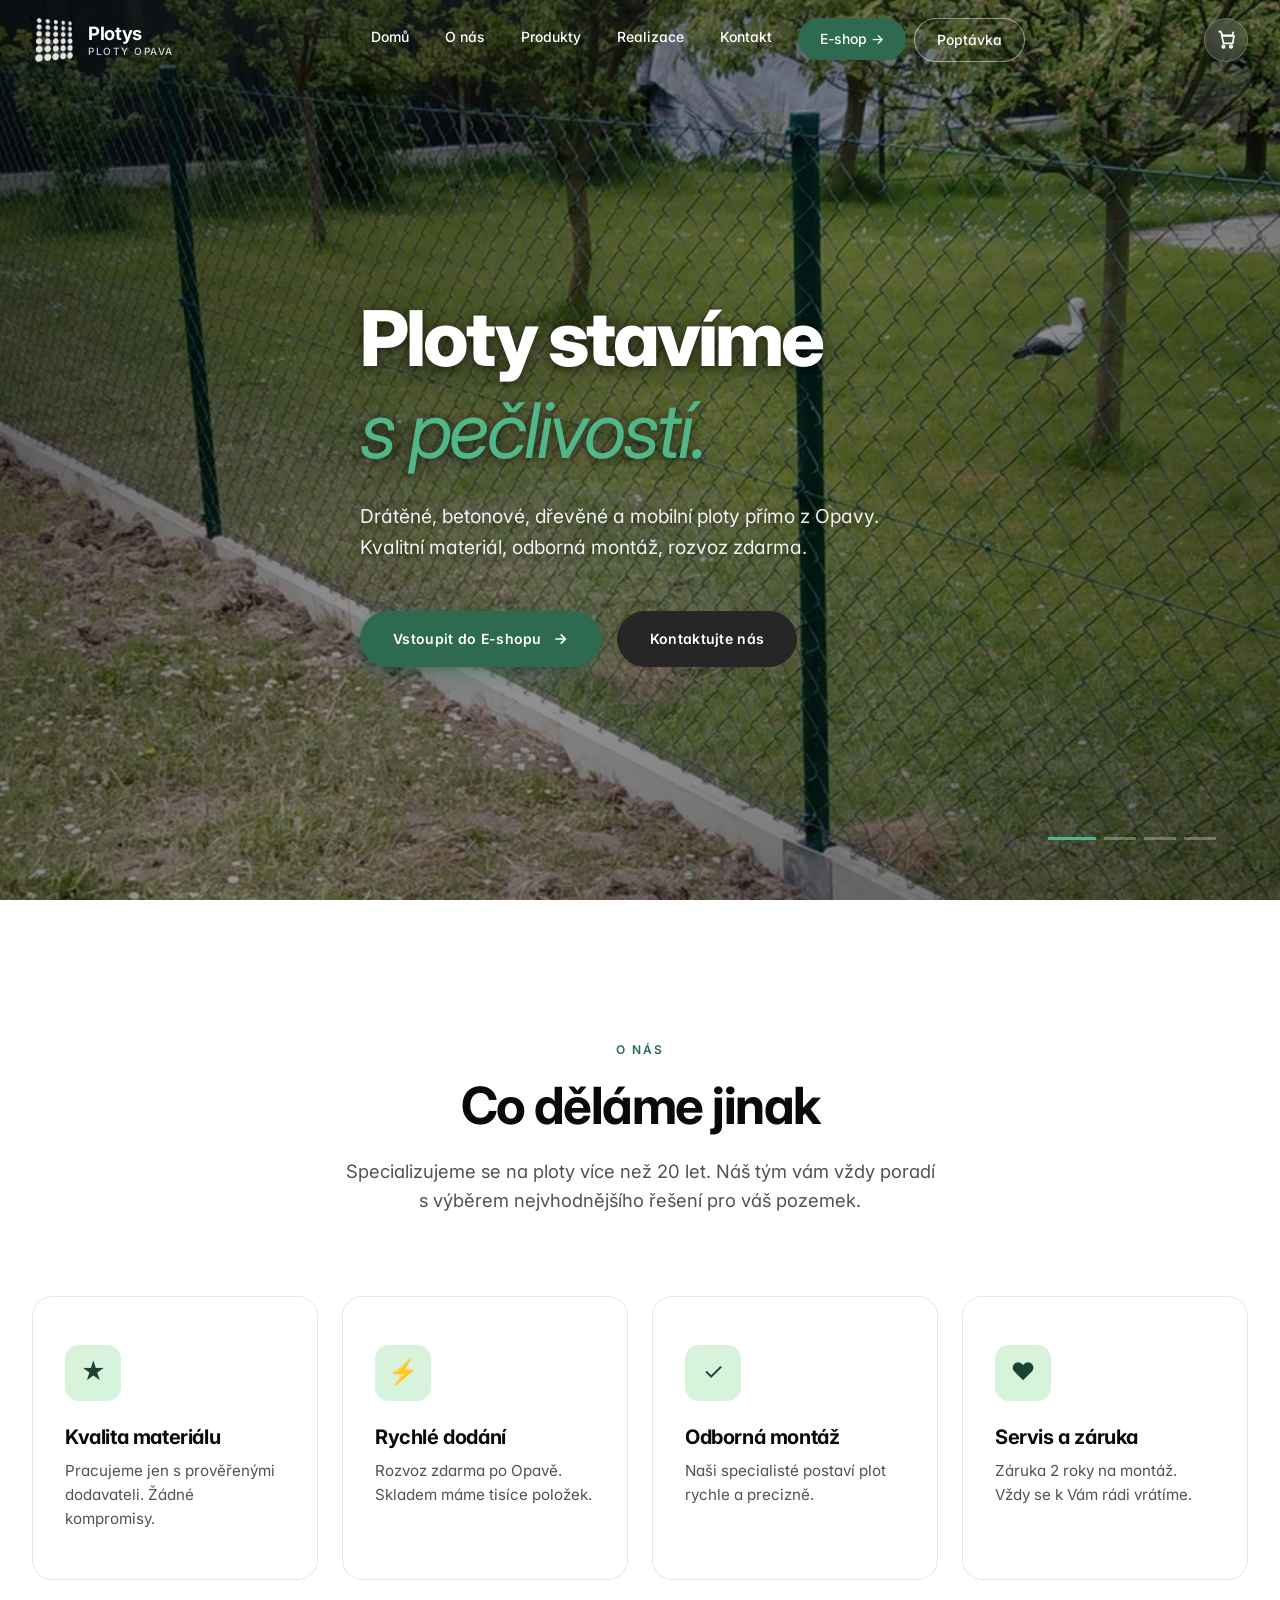
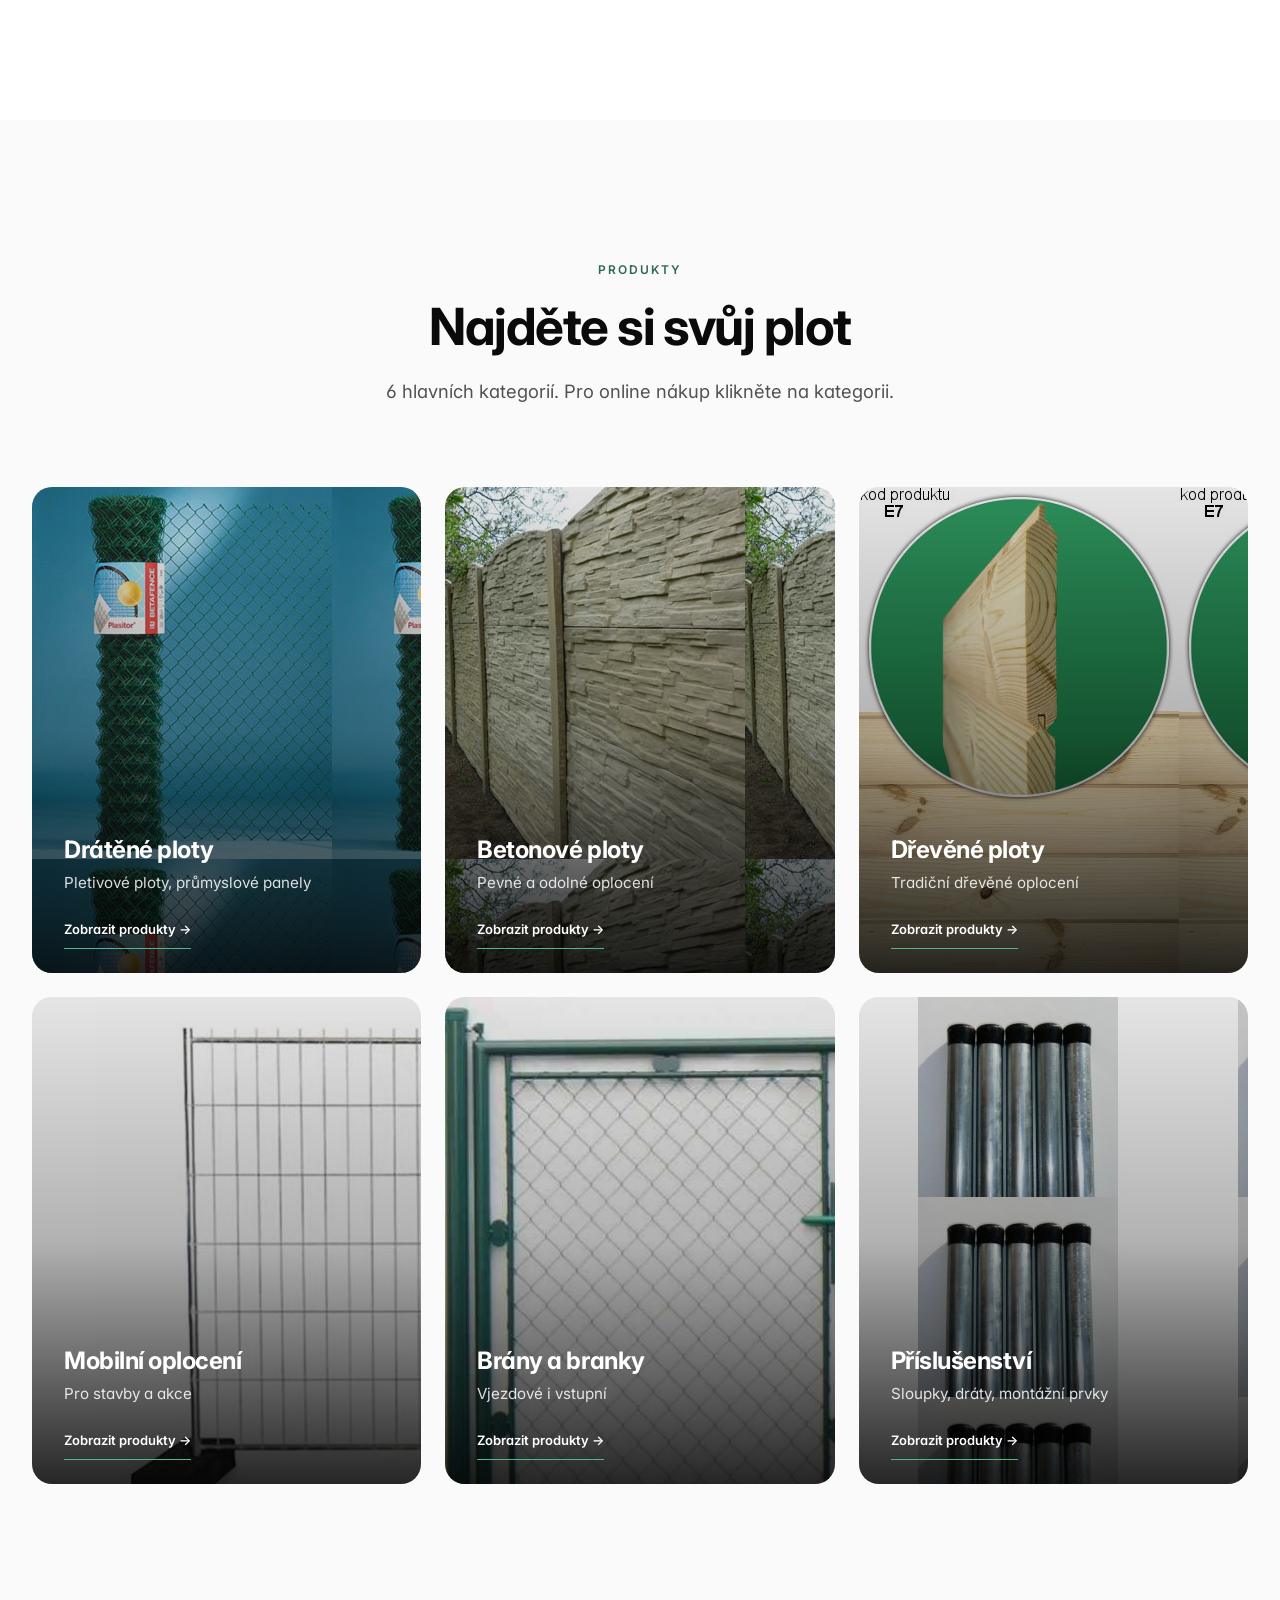
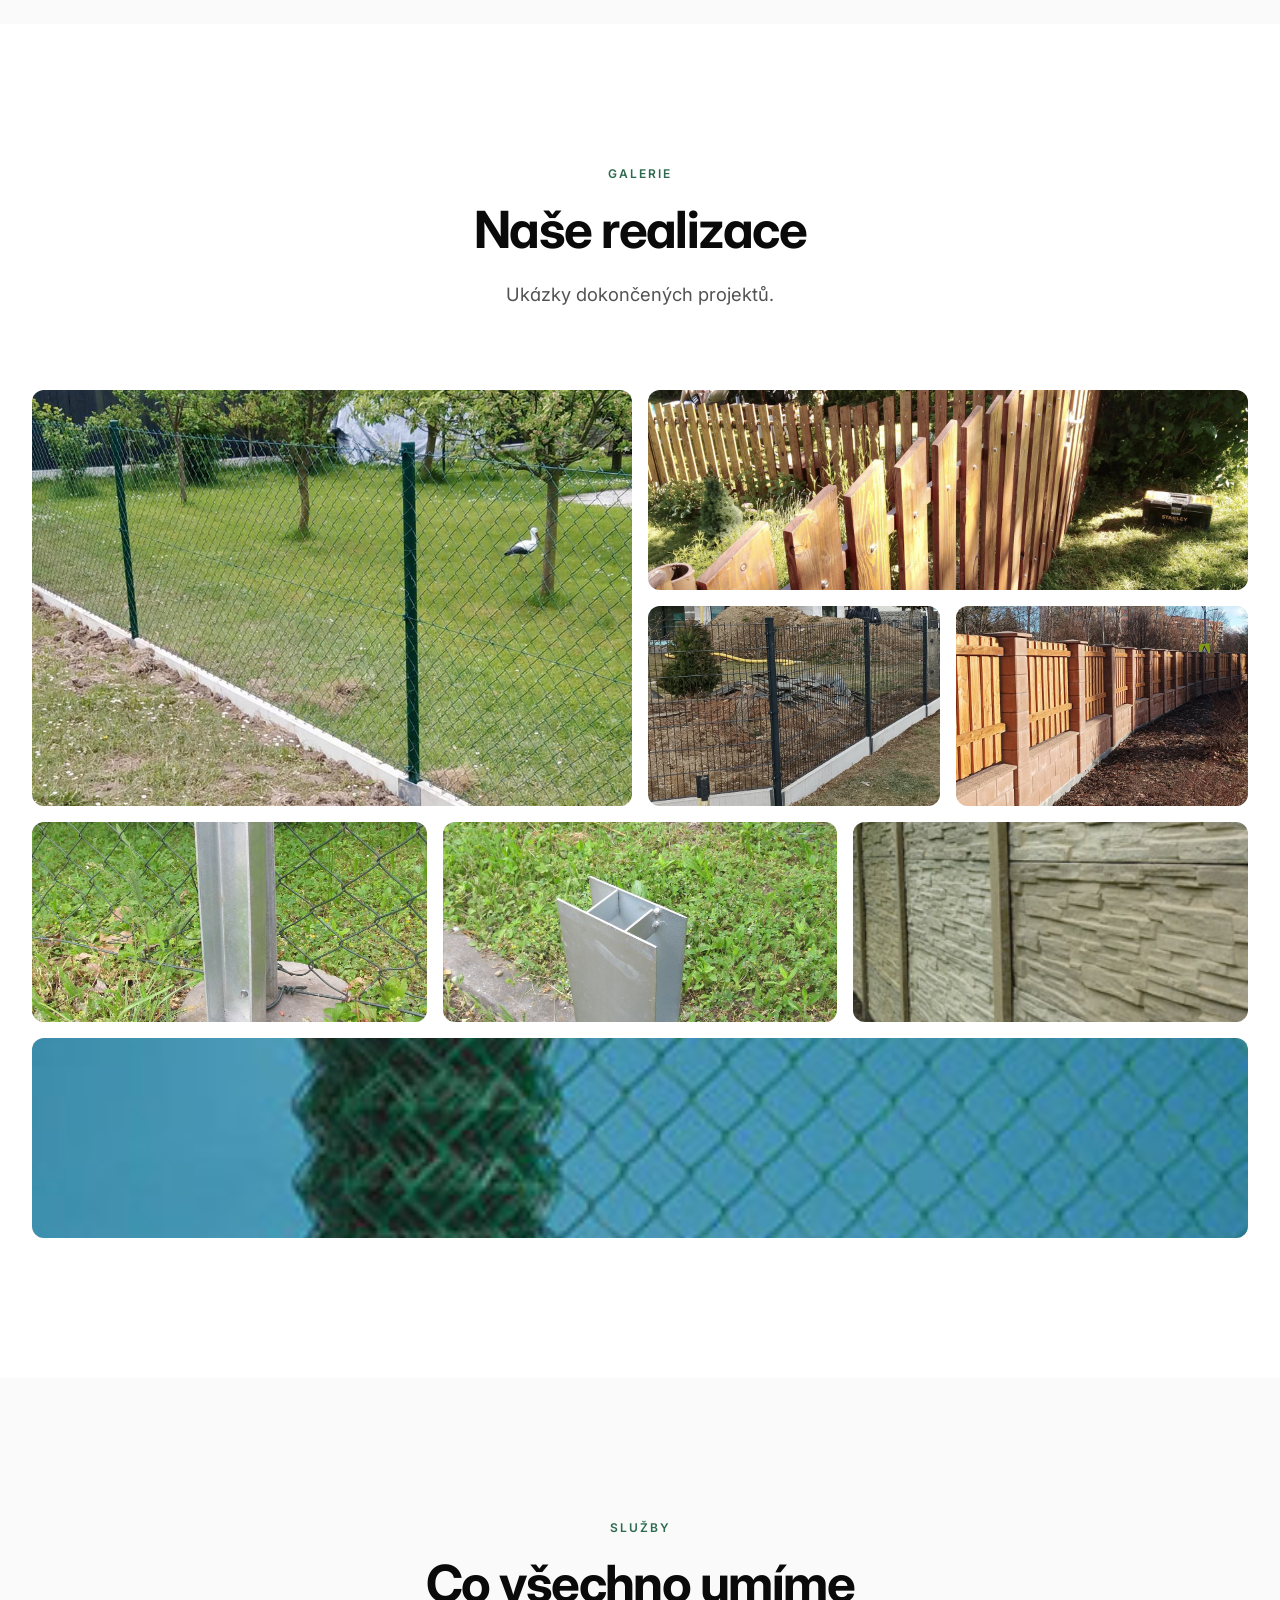
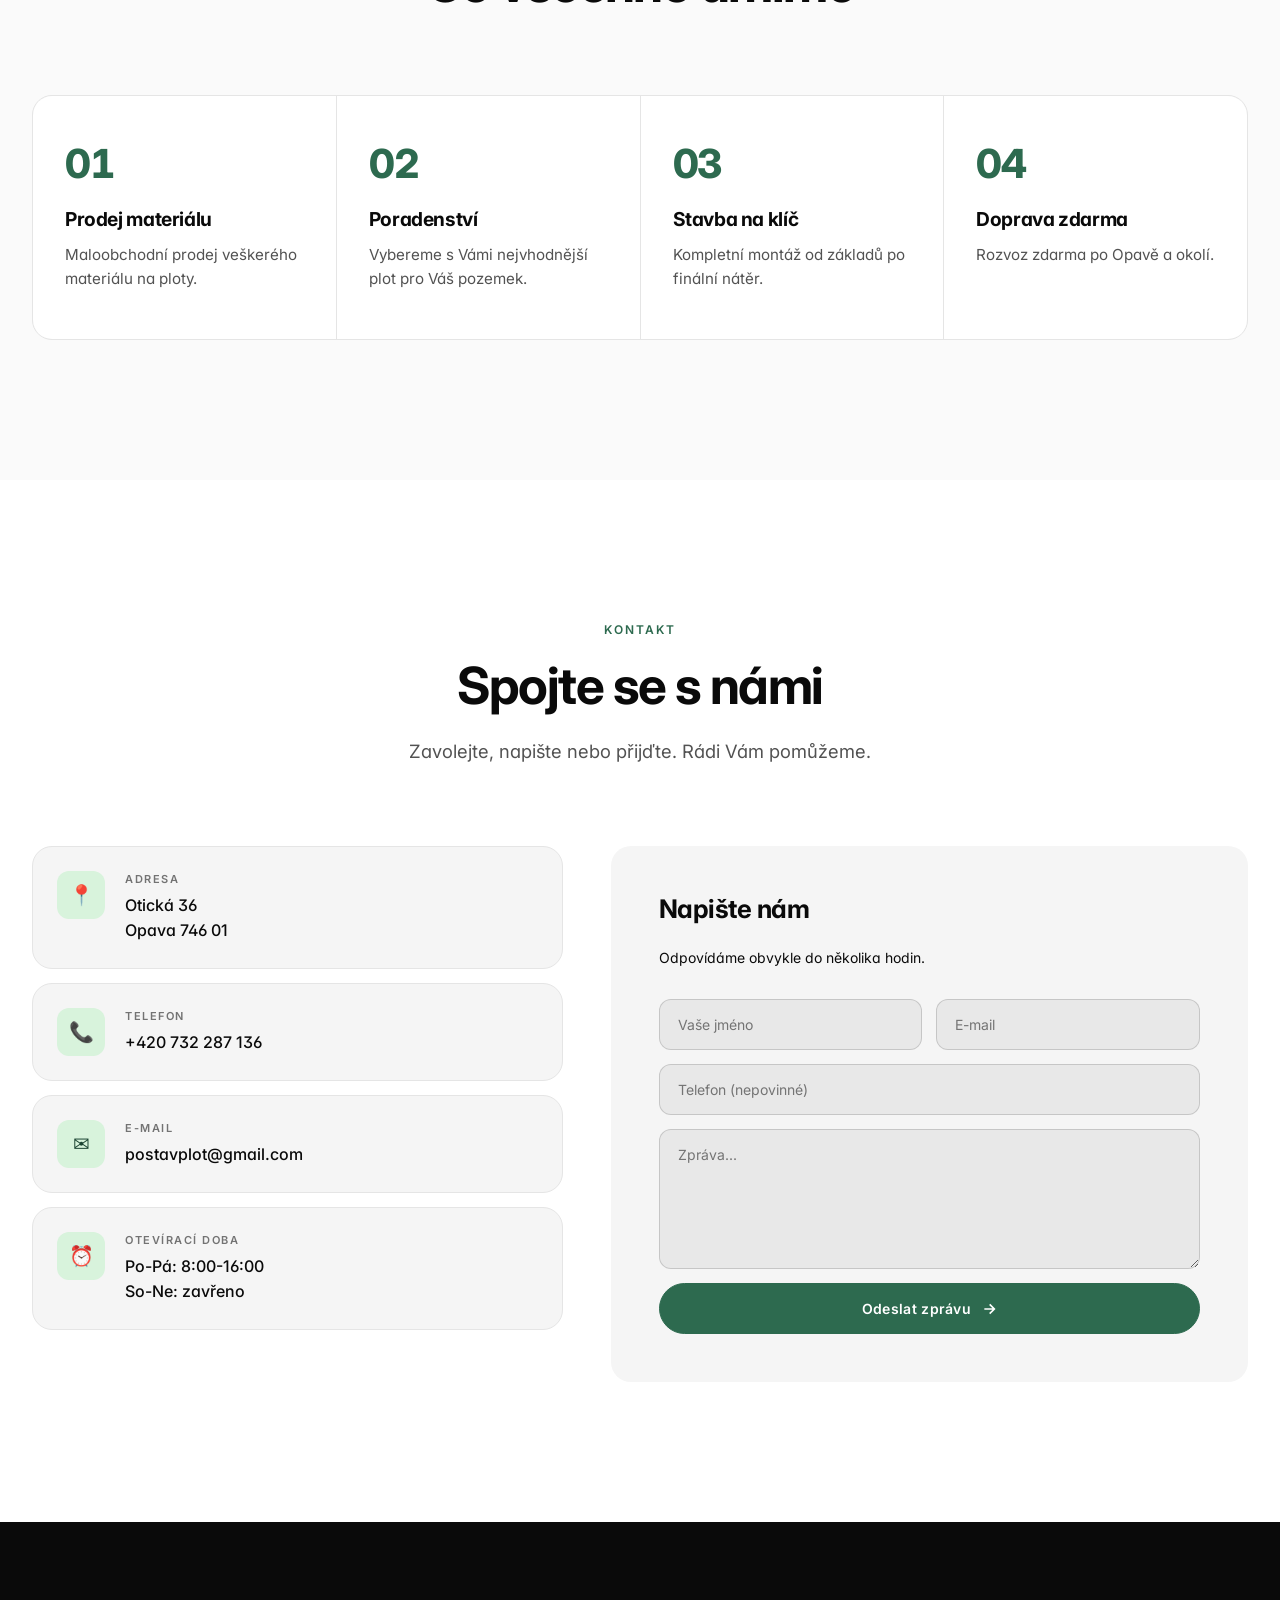
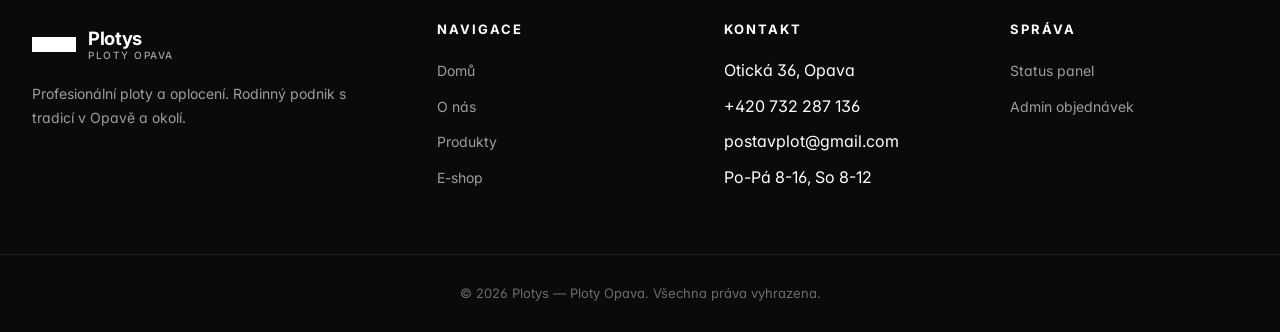
==== index.html @ 06bd3ccd "Rename plotys.html to index.html for GitHub Pages" ====
<!DOCTYPE html>
<html lang="cs">
<head>
<meta charset="UTF-8">
<meta name="viewport" content="width=device-width, initial-scale=1.0">
<meta name="description" content="Plotys - Ploty Opava. Drátěné, betonové, dřevěné a mobilní ploty. E-shop s rozvozem zdarma po Opavě.">
<title>Plotys — Profesionální ploty a oplocení v Opavě</title>

<!-- ============================================================
     OBRÁZKY: Veškerá konfigurace obrázků je v souboru images.json
     Návod pro přidávání: viz images/README.txt
     ============================================================ -->

<link rel="icon" href="logo.png">
<link rel="stylesheet" href="styles.css">
<link rel="preconnect" href="https://fonts.googleapis.com">
<link rel="preconnect" href="https://fonts.gstatic.com" crossorigin>
<link href="https://fonts.googleapis.com/css2?family=Inter:wght@300;400;500;600;700;800;900&display=swap" rel="stylesheet">
</head>
<body class="page-home">

<!-- ============ STATUS BANNER (lze upravit přes Admin panel) ============ -->
<div id="statusBanner" class="status-banner">
  <div class="container status-content">
    <span class="status-icon">●</span>
    <span id="statusText">Načítání...</span>
    <button class="status-close" onclick="closeStatus()" aria-label="Zavřít">×</button>
  </div>
</div>

<!-- ============ HEADER ============ -->
<header id="header">
  <div class="header-inner">
    <a href="plotys.html" class="logo">
      <!-- IMAGE: hlavní logo, nahraďte v souboru logo.png -->
      <img src="images\logo_tab.png" alt="Plotys logo" class="logo-img">
      <span class="logo-text">
        <strong>Plotys</strong>
        <small>Ploty Opava</small>
      </span>
    </a>
    <nav id="nav">
      <ul>
        <li><a href="#home">Domů</a></li>
        <li><a href="#about">O nás</a></li>
        <li><a href="#products">Produkty</a></li>
        <li><a href="#gallery">Realizace</a></li>
        <li><a href="#contact">Kontakt</a></li>
        <li><a href="eshop.html" class="nav-cta">E-shop →</a></li>
        <li><a href="#" class="nav-inquiry" onclick="openInquiryModal();return false;">Poptávka</a></li>
      </ul>
    </nav>
    <div class="header-actions">
      <a href="eshop.html" class="cart-btn" aria-label="Košík">
        <svg viewBox="0 0 24 24" width="20" height="20" fill="none" stroke="currentColor" stroke-width="2">
          <path d="M6 2l1.5 4.5h12L21 2M6 2H3M6 2l3 14h11l1.5-9H7.5"/>
          <circle cx="9" cy="20" r="1.5"/><circle cx="18" cy="20" r="1.5"/>
        </svg>
        <span class="cart-count" id="cartCount">0</span>
      </a>
      <button class="menu-toggle" onclick="toggleMenu()" aria-label="Menu">
        <span></span><span></span><span></span>
      </button>
    </div>
  </div>
</header>

<!-- ============ HERO (slider s fotkami) ============
     IMAGE: hero obrázky se načítají z images.json → hero.slides
     Pro přidání: vložte obrázek do images/hero/ a přidejte do images.json
============================================================ -->
<section id="home" class="hero">
  <div id="heroSlides"></div>
  <div class="container hero-content">
    <h1 class="hero-title">
      <span class="hero-line">Ploty stavíme</span>
      <span class="hero-line italic">s pečlivostí.</span>
    </h1>
    <p class="hero-subtitle">Drátěné, betonové, dřevěné a mobilní ploty přímo z Opavy. Kvalitní materiál, odborná montáž, rozvoz zdarma.</p>
    <div class="hero-buttons">
      <a href="eshop.html" class="btn btn-primary">
        Vstoupit do E-shopu
        <svg class="arrow" viewBox="0 0 24 24" width="16" height="16" fill="none" stroke="currentColor" stroke-width="2.5"><path d="M5 12h14M13 5l7 7-7 7"/></svg>
      </a>
      <a href="#contact" class="btn btn-outline">Kontaktujte nás</a>
    </div>
  </div>
  <div class="hero-meta container">
    <div class="hero-stats-mini">
      <div class="stat-mini">
        <strong></strong>
        <span></span>
      </div>
      <div class="stat-mini">
        <strong></strong>
        <span></span>
      </div>
      <div class="stat-mini">
        <strong></strong>
        <span>  </span>
      </div>
    </div>
    <div class="hero-indicators" id="heroIndicators"></div>
  </div>
</section>

<!-- ============ ABOUT / FEATURES ============ -->
<section id="about" class="section">
  <div class="container">
    <div class="section-header">
      <div class="eyebrow">O nás</div>
      <h2>Co děláme jinak</h2>
      <p>Specializujeme se na ploty více než 20 let. Náš tým vám vždy poradí s výběrem nejvhodnějšího řešení pro váš pozemek.</p>
    </div>
    <div class="about-grid">
      <div class="about-card">
        <div class="card-icon">★</div>
        <h3>Kvalita materiálu</h3>
        <p>Pracujeme jen s prověřenými dodavateli. Žádné kompromisy.</p>
      </div>
      <div class="about-card">
        <div class="card-icon">⚡</div>
        <h3>Rychlé dodání</h3>
        <p>Rozvoz zdarma po Opavě. Skladem máme tisíce položek.</p>
      </div>
      <div class="about-card">
        <div class="card-icon">✓</div>
        <h3>Odborná montáž</h3>
        <p>Naši specialisté postaví plot rychle a precizně.</p>
      </div>
      <div class="about-card">
        <div class="card-icon">♥</div>
        <h3>Servis a záruka</h3>
        <p>Záruka 2 roky na montáž. Vždy se k Vám rádi vrátíme.</p>
      </div>
    </div>
  </div>
</section>

<!-- ============ PRODUCTS / CATEGORIES ============
     IMAGE: kategorie obrázky se načítají z images.json → categories
============================================================ -->
<section id="products" class="section section-alt">
  <div class="container">
    <div class="section-header">
      <div class="eyebrow">Produkty</div>
      <h2>Najděte si svůj plot</h2>
      <p>6 hlavních kategorií. Pro online nákup klikněte na kategorii.</p>
    </div>
    <div class="categories-grid" id="categoriesGrid">
      <!-- Generováno z images.json a database.json přes script.js -->
    </div>
  </div>
</section>

<!-- ============ GALLERY (REALIZACE) ============
     IMAGE: galerie se načítá z images.json → gallery.items
============================================================ -->
<section id="gallery" class="section">
  <div class="container">
    <div class="section-header">
      <div class="eyebrow">Galerie</div>
      <h2>Naše realizace</h2>
      <p>Ukázky dokončených projektů.</p>
    </div>
    <div class="gallery-grid" id="galleryGrid">
      <!-- Generováno z images.json -->
    </div>
  </div>
</section>

<!-- ============ SERVICES ============ -->
<section id="services" class="section section-alt">
  <div class="container">
    <div class="section-header">
      <div class="eyebrow">Služby</div>
      <h2>Co všechno umíme</h2>
    </div>
    <div class="services-grid">
      <div class="service-item">
        <div class="service-num">01</div>
        <h3>Prodej materiálu</h3>
        <p>Maloobchodní prodej veškerého materiálu na ploty.</p>
      </div>
      <div class="service-item">
        <div class="service-num">02</div>
        <h3>Poradenství</h3>
        <p>Vybereme s Vámi nejvhodnější plot pro Váš pozemek.</p>
      </div>
      <div class="service-item">
        <div class="service-num">03</div>
        <h3>Stavba na klíč</h3>
        <p>Kompletní montáž od základů po finální nátěr.</p>
      </div>
      <div class="service-item">
        <div class="service-num">04</div>
        <h3>Doprava zdarma</h3>
        <p>Rozvoz zdarma po Opavě a okolí.</p>
      </div>
    </div>
  </div>
</section>

<!-- ============ CONTACT ============ -->
<section id="contact" class="section">
  <div class="container">
    <div class="section-header">
      <div class="eyebrow">Kontakt</div>
      <h2>Spojte se s námi</h2>
      <p>Zavolejte, napište nebo přijďte. Rádi Vám pomůžeme.</p>
    </div>
    <div class="contact-grid">
      <div class="contact-info">
        <div class="contact-item">
          <div class="contact-icon">📍</div>
          <div>
            <strong>Adresa</strong>
            <p>Otická 36<br>Opava 746 01</p>
          </div>
        </div>
        <div class="contact-item">
          <div class="contact-icon">📞</div>
          <div>
            <strong>Telefon</strong>
            <p><a href="tel:+420732287136">+420 732 287 136</a></p>
          </div>
        </div>
        <div class="contact-item">
          <div class="contact-icon">✉</div>
          <div>
            <strong>E-mail</strong>
            <p><a href="mailto:postavplot@gmail.com">postavplot@gmail.com</a></p>
          </div>
        </div>
        <div class="contact-item">
          <div class="contact-icon">⏰</div>
          <div>
            <strong>Otevírací doba</strong>
            <p>Po-Pá: 8:00-16:00<br>So-Ne: zavřeno</p>
          </div>
        </div>
      </div>
      <form class="contact-form" onsubmit="submitContactForm(event)">
        <h3>Napište nám</h3>
        <p>Odpovídáme obvykle do několika hodin.</p>
        <div class="form-row">
          <input type="text" name="name" placeholder="Vaše jméno" required>
          <input type="email" name="email" placeholder="E-mail" required>
        </div>
        <input type="tel" name="phone" placeholder="Telefon (nepovinné)">
        <textarea name="message" placeholder="Zpráva..." rows="5" required></textarea>
        <button type="submit" class="btn btn-primary">
          Odeslat zprávu
          <svg class="arrow" viewBox="0 0 24 24" width="16" height="16" fill="none" stroke="currentColor" stroke-width="2.5"><path d="M5 12h14M13 5l7 7-7 7"/></svg>
        </button>
      </form>
    </div>
  </div>
</section>

<!-- ============ FOOTER ============ -->
<footer>
  <div class="container footer-inner">
    <div class="footer-col">
      <div class="logo logo-footer">
        <img src="logo.png" alt="Plotys" class="logo-img">
        <span class="logo-text">
          <strong>Plotys</strong>
          <small>Ploty Opava</small>
        </span>
      </div>
      <p>Profesionální ploty a oplocení. Rodinný podnik s tradicí v Opavě a okolí.</p>
    </div>
    <div class="footer-col">
      <h4>Navigace</h4>
      <ul>
        <li><a href="#home">Domů</a></li>
        <li><a href="#about">O nás</a></li>
        <li><a href="#products">Produkty</a></li>
        <li><a href="eshop.html">E-shop</a></li>
      </ul>
    </div>
    <div class="footer-col">
      <h4>Kontakt</h4>
      <ul>
        <li>Otická 36, Opava</li>
        <li>+420 732 287 136</li>
        <li>postavplot@gmail.com</li>
        <li>Po-Pá 8-16, So 8-12</li>
      </ul>
    </div>
    <div class="footer-col">
      <h4>Správa</h4>
      <ul>
        <li><a href="#" onclick="openAdminPanel();return false;">Status panel</a></li>
        <li><a href="orders.html">Admin objednávek</a></li>
      </ul>
    </div>
  </div>
  <div class="footer-bottom">
    <p>© 2026 Plotys — Ploty Opava. Všechna práva vyhrazena.</p>
  </div>
</footer>

<!-- ============ INQUIRY MODAL ============ -->
<div class="modal" id="inquiryModal">
  <div class="modal-content">
    <button class="modal-close" onclick="closeInquiryModal()">×</button>
    <h2>Poptávka</h2>
    <form onsubmit="submitInquiry(event)">
      <div class="form-row">
        <input type="text" name="name" placeholder="Jméno" required>
        <input type="tel" name="phone" placeholder="Telefon" required>
      </div>
      <input type="email" name="email" placeholder="E-mail" required>
      <input type="text" name="address" placeholder="Adresa" required>
      <div>
        <div class="inquiry-field-label">Typ plotu <span>(nepovinné)</span></div>
        <div class="fence-type-options">
          <label><input type="checkbox" name="fenceType" value="Drátěné"><span>Drátěné</span></label>
          <label><input type="checkbox" name="fenceType" value="Betonové"><span>Betonové</span></label>
          <label><input type="checkbox" name="fenceType" value="Dřevěné"><span>Dřevěné</span></label>
          <label><input type="checkbox" name="fenceType" value="Mobilní"><span>Mobilní</span></label>
          <label><input type="checkbox" name="fenceType" value="Brány"><span>Brány</span></label>
          <label><input type="checkbox" name="fenceType" value="Příslušenství"><span>Příslušenství</span></label>
        </div>
      </div>
      <textarea name="requirements" placeholder="Délka plotu, typ terénu, termín..." rows="4"></textarea>
      <button type="submit" class="btn btn-primary btn-full">
        Odeslat poptávku
        <svg class="arrow" viewBox="0 0 24 24" width="16" height="16" fill="none" stroke="currentColor" stroke-width="2.5"><path d="M5 12h14M13 5l7 7-7 7"/></svg>
      </button>
    </form>
  </div>
</div>

<!-- ============ ADMIN STATUS MODAL ============ -->
<div class="modal" id="adminModal">
  <div class="modal-content">
    <button class="modal-close" onclick="closeAdminPanel()">×</button>
    <h2>Nastavení statusu</h2>
    <p>Aktualizujte status zobrazený zákazníkům.</p>
    <div class="admin-form">
      <label>Typ statusu</label>
      <select id="statusType">
        <option value="open">✓ Otevřeno (zelená)</option>
        <option value="info">ℹ Informace (modrá)</option>
        <option value="warning">⚠ Upozornění (oranžová)</option>
        <option value="closed">✕ Zavřeno (červená)</option>
        <option value="hidden">Skrýt status</option>
      </select>
      <label>Text statusu</label>
      <textarea id="statusMessage" rows="3" placeholder="Např. Dovolená 26.6. - 15.7."></textarea>
      <div class="admin-presets">
        <strong>Rychlé předvolby:</strong>
        <button onclick="setPreset('open')">Otevřeno</button>
        <button onclick="setPreset('holiday')">Dovolená</button>
        <button onclick="setPreset('busy')">Velký zájem</button>
        <button onclick="setPreset('closed')">Zavřeno</button>
      </div>
      <button class="btn btn-primary btn-full" onclick="saveStatus()">Uložit změny</button>
    </div>
  </div>
</div>

<div id="toast" class="toast"></div>

<script src="data.js"></script>
<script src="script.js"></script>
<script>
  document.addEventListener('DOMContentLoaded', () => {
    initHeader();
    loadStatus();
    updateCartCount();
    initHomepage();
  });
</script>
</body>
</html>
---- styles.css ----
/* ================================================================
   PLOTYS - MODERN MINIMALIST DESIGN
   ================================================================
   PALETA: Bílá / Černá / Zelená akcent (z loga)
   FONT: Inter (Google Fonts)
   STYL: Velké fotky, hodně bílého prostoru, jasná typografie
   ================================================================ */

*,*::before,*::after{box-sizing:border-box;margin:0;padding:0}

:root{
  /* === BARVY === */
  --black:#0a0a0a;
  --dark:#1a1a1a;
  --gray-900:#171717;
  --gray-800:#262626;
  --gray-700:#404040;
  --gray-600:#525252;
  --gray-500:#737373;
  --gray-400:#a3a3a3;
  --gray-300:#d4d4d4;
  --gray-200:#e5e5e5;
  --gray-100:#f5f5f5;
  --gray-50:#fafafa;
  --white:#fff;

  /* Akcent - zelená z loga */
  --accent:#2d6a4f;
  --accent-dark:#1b4332;
  --accent-light:#52b788;
  --accent-pale:#d8f3dc;

  /* Status barvy */
  --success:#16a34a;
  --warning:#f59e0b;
  --danger:#dc2626;
  --info:#2563eb;

  /* Stíny */
  --shadow-sm:0 1px 2px rgba(0,0,0,0.04);
  --shadow:0 4px 16px rgba(0,0,0,0.06);
  --shadow-lg:0 20px 60px rgba(0,0,0,0.12);
  --shadow-xl:0 30px 80px rgba(0,0,0,0.18);

  /* Rohy */
  --radius:8px;
  --radius-md:12px;
  --radius-lg:20px;

  /* Animace */
  --ease:cubic-bezier(0.4,0,0.2,1);
  --ease-out:cubic-bezier(0.16,1,0.3,1);
  --transition:all 0.3s var(--ease);
}

html{scroll-behavior:smooth;scroll-padding-top:80px}
body{
  font-family:'Inter',-apple-system,BlinkMacSystemFont,sans-serif;
  color:var(--black);
  line-height:1.6;
  background:var(--white);
  overflow-x:hidden;
  -webkit-font-smoothing:antialiased;
  font-feature-settings:'cv11','ss01';
}
img{max-width:100%;display:block;height:auto}
a{color:inherit;text-decoration:none;transition:var(--transition)}
button{font-family:inherit;cursor:pointer;border:none;background:none;color:inherit}
ul{list-style:none}
.container{max-width:1320px;margin:0 auto;padding:0 32px}

/* ===== TYPOGRAPHY ===== */
h1,h2,h3,h4,h5,h6{font-weight:700;letter-spacing:-0.02em;line-height:1.2;color:var(--black)}
h1{font-size:clamp(2.5rem,6vw,5.5rem);font-weight:800;letter-spacing:-0.04em}
h2{font-size:clamp(2rem,4vw,3.5rem);letter-spacing:-0.03em}
h3{font-size:clamp(1.4rem,2vw,1.8rem)}
.eyebrow{
  font-size:12px;
  font-weight:600;
  text-transform:uppercase;
  letter-spacing:2px;
  color:var(--accent);
  margin-bottom:16px;
}

/* ===== STATUS BANNER ===== */
.status-banner{
  background:var(--accent);
  color:#fff;
  padding:10px 0;
  font-size:13px;
  font-weight:500;
  position:fixed;
  top:0;left:0;right:0;
  z-index:1001;
  transition:transform 0.4s var(--ease);
  letter-spacing:0.3px;
}
.status-banner.hidden{transform:translateY(-100%)}
.status-banner.warning{background:var(--warning)}
.status-banner.closed{background:var(--danger)}
.status-banner.info{background:var(--info)}
.status-content{display:flex;align-items:center;gap:10px;justify-content:center;position:relative}
.status-icon{font-size:14px;animation:pulse 2s infinite}
@keyframes pulse{0%,100%{opacity:1}50%{opacity:0.5}}
.status-close{position:absolute;right:0;color:#fff;font-size:22px;line-height:1;padding:0 8px;opacity:0.8}
.status-close:hover{opacity:1}

/* ===== HEADER ===== */
header{
  position:fixed;
  top:38px;
  left:0;right:0;
  background:rgba(255,255,255,0.85);
  backdrop-filter:blur(20px) saturate(180%);
  -webkit-backdrop-filter:blur(20px) saturate(180%);
  z-index:1000;
  transition:background 0.4s var(--ease),border-color 0.4s var(--ease),box-shadow 0.4s var(--ease),top 0.3s var(--ease);
  border-bottom:1px solid transparent;
}
header.scrolled{
  border-bottom-color:var(--gray-200);
  top:0;
  background:rgba(255,255,255,0.95);
  box-shadow:var(--shadow-sm);
}
header.no-banner{top:0}

/* Plynulý přechod prvků v hlavičce */
header .logo-img,
header .logo-text strong,
header .logo-text small,
header nav a,
header .cart-btn,
header .menu-toggle span{
  transition:color 0.4s var(--ease),background 0.4s var(--ease),filter 0.4s var(--ease),border-color 0.4s var(--ease);
}

/* ================================================================
   PRŮHLEDNÁ HLAVIČKA - pouze na hlavní stránce, pouze nad hero
   Vysoká specifičnost + !important aby přebila vše ostatní.
   ================================================================ */
.page-home header:not(.scrolled){
  background:transparent !important;
  border-bottom-color:transparent !important;
  box-shadow:none !important;
  backdrop-filter:none !important;
  -webkit-backdrop-filter:none !important;
}

.page-home header:not(.scrolled) .logo-text strong{color:#fff !important}
.page-home header:not(.scrolled) .logo-text small{color:rgba(255,255,255,0.8) !important}
/* White logo displays naturally on dark hero — no filter needed */
header.scrolled .logo-img,
body:not(.page-home) header .logo-img{filter:brightness(0) !important}
.page-home header:not(.scrolled) nav a{color:#fff !important}
.page-home header:not(.scrolled) nav a:hover{color:#fff !important;opacity:0.85}
.page-home header:not(.scrolled) nav a::after{background:#fff !important}
.page-home header:not(.scrolled) nav a.nav-cta{background:var(--accent) !important;color:#fff !important}
.page-home header:not(.scrolled) nav a.nav-cta:hover{background:var(--accent-dark) !important}
.page-home header:not(.scrolled) .cart-btn{
  background:rgba(255,255,255,0.15) !important;
  color:#fff !important;
  backdrop-filter:blur(8px);
  -webkit-backdrop-filter:blur(8px);
  border:1px solid rgba(255,255,255,0.2);
}
.page-home header:not(.scrolled) .cart-btn:hover{background:#fff !important;color:var(--black) !important}
.page-home header:not(.scrolled) .menu-toggle span{background:#fff !important}
.header-inner{
  display:flex;
  align-items:center;
  justify-content:space-between;
  padding:18px 32px;
  max-width:1320px;
  margin:0 auto;
}
.logo{display:flex;align-items:center;gap:12px;font-weight:700}
.logo-img{
  width:44px;height:44px;
  object-fit:contain;
}
.logo-footer .logo-img{filter:brightness(0) invert(1)}
.logo-text{display:flex;flex-direction:column;line-height:1}
.logo-text strong{font-size:1.15rem;font-weight:700;letter-spacing:-0.02em;color:var(--black)}
.logo-text small{font-size:10px;color:var(--gray-500);font-weight:500;letter-spacing:1.5px;text-transform:uppercase;margin-top:3px}
.logo-footer .logo-text strong{color:#fff}
.logo-footer .logo-text small{color:var(--gray-400)}

nav ul{display:flex;gap:0}
nav a{
  display:block;
  padding:8px 18px;
  font-weight:500;
  font-size:14px;
  color:var(--gray-700);
  position:relative;
}
nav a::after{
  content:'';
  position:absolute;
  bottom:-2px;
  left:18px;right:18px;
  height:2px;
  background:var(--accent);
  transform:scaleX(0);
  transform-origin:left;
  transition:transform 0.3s var(--ease);
}
nav a:hover{color:var(--accent)}
nav a:hover::after{transform:scaleX(1)}
nav a.nav-cta{
  background:var(--accent);
  color:#fff;
  padding:10px 22px;
  border-radius:50px;
  margin-left:8px;
}
nav a.nav-cta:hover{background:var(--accent);color:#fff}
nav a.nav-cta::after{display:none}
nav a.active{color:var(--accent)}

.header-actions{display:flex;align-items:center;gap:12px}
.cart-btn{
  position:relative;
  width:44px;height:44px;
  border-radius:50%;
  background:var(--gray-100);
  display:flex;align-items:center;justify-content:center;
  color:var(--black);
  transition:var(--transition);
}
.cart-btn:hover{background:var(--black);color:#fff}
.cart-count{
  position:absolute;
  top:-4px;right:-4px;
  background:var(--accent);
  color:#fff;
  font-size:11px;font-weight:700;
  min-width:20px;height:20px;
  border-radius:50%;
  display:flex;align-items:center;justify-content:center;
  padding:0 6px;
  border:2px solid #fff;
}

.menu-toggle{display:none;flex-direction:column;gap:5px;width:40px;height:40px;justify-content:center;align-items:center;border-radius:8px}
.menu-toggle span{display:block;width:22px;height:2px;background:var(--black);transition:var(--transition);border-radius:1px}
.menu-toggle.active span:nth-child(1){transform:translateY(7px) rotate(45deg)}
.menu-toggle.active span:nth-child(2){opacity:0}
.menu-toggle.active span:nth-child(3){transform:translateY(-7px) rotate(-45deg)}

/* ===== HERO ===== */
.hero{
  min-height:100vh;
  position:relative;
  overflow:hidden;
  display:flex;
  align-items:center;
  padding:140px 0 80px;
  background:var(--black);
  color:#fff;
}
/* IMAGE: hero slider obrázky se vkládají JS jako background-image */
.hero-slide{
  position:absolute;
  inset:0;
  background-size:cover;
  background-position:center;
  opacity:0;
  transition:opacity 1.2s var(--ease);
  z-index:0;
}
.hero-slide.active{opacity:1}
.hero-slide::after{
  content:'';
  position:absolute;inset:0;
  background:linear-gradient(135deg,rgba(0,0,0,0.7) 0%,rgba(0,0,0,0.4) 50%,rgba(0,0,0,0.6) 100%);
}
.hero-content{position:relative;z-index:2;max-width:900px}
.hero-title{
  font-weight:800;
  margin-bottom:24px;
  color:#fff;
  text-shadow:0 2px 10px rgba(0,0,0,0.5),0 4px 30px rgba(0,0,0,0.35);
}
.hero-line{
  display:block;
  opacity:0;
  transform:translateY(40px);
  animation:fadeInUp 1s var(--ease-out) forwards;
}
.hero-line:nth-child(1){animation-delay:0.3s}
.hero-line:nth-child(2){animation-delay:0.5s}
.hero-line.italic{font-style:italic;font-weight:400;color:var(--accent-light)}
@keyframes fadeInUp{to{opacity:1;transform:translateY(0)}}
.hero-subtitle{
  font-size:clamp(1rem,1.5vw,1.25rem);
  max-width:560px;
  margin-bottom:48px;
  color:rgba(255,255,255,0.92);
  text-shadow:0 2px 10px rgba(0,0,0,0.5);
  opacity:0;
  animation:fadeInUp 0.8s 0.8s forwards;
}
.hero-buttons{
  display:flex;gap:16px;flex-wrap:wrap;
  opacity:0;animation:fadeInUp 0.8s 1s forwards;
}
.hero-buttons .btn-primary{
  background:var(--accent);
  color:#fff;
  border-color:var(--accent);
  box-shadow:0 8px 24px rgba(45,106,79,0.45),0 2px 6px rgba(0,0,0,0.2);
}
.hero-buttons .btn-primary:hover{
  background:var(--accent-dark);
  border-color:var(--accent-dark);
  box-shadow:0 12px 32px rgba(45,106,79,0.55),0 4px 10px rgba(0,0,0,0.25);
}

/* === Premium black CTA override v hero === */
.hero-content .btn-primary {
  background: var(--accent) !important;
  border-color: var(--accent) !important;
  color: var(--white) !important;
}
.hero-content .btn-primary:hover {
  background: var(--accent-dark) !important;
  border-color: var(--accent-dark) !important;
}
/* Second button - Solid Black */
.hero-content .hero-buttons .btn:nth-child(2) {
  background: var(--gray-800) !important;
  border-color: var(--gray-800) !important;
  color: var(--white) !important;
}
.hero-content .hero-buttons .btn:nth-child(2):hover {
  background: var(--gray-600) !important;
  border-color: var(--gray-600) !important;
}
.hero-meta{
  position:absolute;
  bottom:60px;left:32px;right:32px;
  z-index:2;
  display:flex;
  justify-content:space-between;
  align-items:flex-end;
  gap:32px;
  flex-wrap:wrap;
}
.hero-stats-mini{display:flex;gap:48px}
.stat-mini strong{display:block;font-size:2rem;font-weight:700;color:#fff;line-height:1}
.stat-mini span{font-size:11px;color:rgba(255,255,255,0.6);text-transform:uppercase;letter-spacing:1.5px;margin-top:6px;display:block}
.hero-indicators{display:flex;gap:8px}
.hero-indicator{
  width:32px;height:3px;
  background:rgba(255,255,255,0.3);
  cursor:pointer;
  transition:var(--transition);
}
.hero-indicator.active{background:var(--accent-light);width:48px}

/* ===== BUTTONS ===== */
.btn-contactus{
  background-color:var(--black);
}


.btn{
  display:inline-flex;
  align-items:center;
  justify-content:center;
  gap:10px;
  padding:16px 32px;
  border-radius:50px;
  font-weight:600;
  font-size:14px;
  letter-spacing:0.3px;
  transition:var(--transition);
  cursor:pointer;
  border:1.5px solid transparent;
  white-space:nowrap;
  position:relative;
  overflow:hidden;
}
.btn-primary{
  background:var(--accent);
  color:#fff;
  border-color:var(--accent);
}
.btn-primary:hover{
  background:var(--accent-dark);
  border-color:var(--accent-dark);
  transform:translateY(-2px);
  box-shadow:0 12px 30px rgba(45,106,79,0.35);
}
.btn-dark{background:var(--black);color:#fff;border-color:var(--black)}
.btn-dark:hover{background:var(--accent);border-color:var(--accent);transform:translateY(-2px)}
.btn-outline{
  border-color:rgba(255,255,255,0.3);
  color:#fff;
  background:transparent;
  backdrop-filter:blur(10px);
}
.btn-outline:hover{background:#fff;color:var(--black);border-color:#fff}
section .btn-outline,.contact-form .btn-outline,.admin-actions .btn-outline{
  border-color:var(--gray-300);
  color:var(--black);
}
section .btn-outline:hover{background:var(--black);color:#fff;border-color:var(--black)}
.btn-sm{padding:11px 22px;font-size:13px}
.btn-lg{padding:18px 36px;font-size:15px}
.btn-full{width:100%}
.btn-danger{border-color:var(--danger);color:var(--danger)}
.btn-danger:hover{background:var(--danger);color:#fff;border-color:var(--danger)}
.btn .arrow{transition:transform 0.3s var(--ease)}
.btn:hover .arrow{transform:translateX(4px)}

/* ===== SECTIONS ===== */
.section{padding:140px 0;scroll-margin-top:80px}
.hero,.eshop-hero{scroll-margin-top:80px}
.section-sm{padding:80px 0}
.section-alt{background:var(--gray-50)}
.section-dark{background:var(--black);color:#fff}
.section-dark h2,.section-dark h3{color:#fff}
.section-header{max-width:780px;margin:0 auto 80px;text-align:center}
.section-header.left{text-align:left;margin-left:0}
.section-header h2{margin-bottom:20px}
.section-header p{
  font-size:1.15rem;
  color:var(--gray-600);
  max-width:600px;
  margin:0 auto;
  line-height:1.6;
}
.section-header.left p{margin-left:0}

/* ===== ABOUT / FEATURES ===== */
.about-grid{
  display:grid;
  grid-template-columns:repeat(auto-fit,minmax(260px,1fr));
  gap:24px;
}
.about-card{
  background:#fff;
  padding:48px 32px;
  border-radius:var(--radius-lg);
  text-align:left;
  border:1px solid var(--gray-200);
  transition:var(--transition);
  position:relative;
  overflow:hidden;
}
.about-card::before{
  content:'';
  position:absolute;
  inset:0;
  background:linear-gradient(135deg,var(--accent) 0%,transparent 60%);
  opacity:0;
  transition:opacity 0.4s var(--ease);
  z-index:0;
}
.about-card > *{position:relative;z-index:1}
.about-card:hover{border-color:var(--accent);transform:translateY(-6px);box-shadow:var(--shadow-lg)}
.about-card:hover::before{opacity:0.04}
.card-icon{
  width:56px;height:56px;
  background:var(--accent-pale);
  color:var(--accent-dark);
  border-radius:14px;
  display:flex;align-items:center;justify-content:center;
  font-size:24px;
  margin-bottom:24px;
  transition:var(--transition);
}
.about-card:hover .card-icon{background:var(--accent);color:#fff;transform:scale(1.05) rotate(-5deg)}
.about-card h3{margin-bottom:10px;font-size:1.25rem}
.about-card p{color:var(--gray-600);font-size:0.95rem;line-height:1.6}

/* ===== CATEGORIES (FEATURED IMAGES) ===== */
.categories-grid{
  display:grid;
  grid-template-columns:repeat(auto-fit,minmax(320px,1fr));
  gap:24px;
}
.category-card{
  position:relative;
  border-radius:var(--radius-lg);
  overflow:hidden;
  aspect-ratio:4/5;
  display:block;
  cursor:pointer;
  background:var(--gray-200);
}
/* IMAGE: kategorie obrázek - background z images.json */
.category-img{
  position:absolute;
  inset:0;
  background-size:cover;
  background-position:center;
  transition:transform 0.6s var(--ease);
}
.category-card:hover .category-img{transform:scale(1.05)}
.category-card::before{
  content:'';
  position:absolute;
  inset:0;
  background:linear-gradient(to top,rgba(0,0,0,0.85) 0%,rgba(0,0,0,0.3) 50%,rgba(0,0,0,0.1) 100%);
  z-index:1;
}
.category-body{
  position:absolute;
  bottom:0;left:0;right:0;
  padding:32px;
  z-index:2;
  color:#fff;
  transform:translateY(8px);
  transition:transform 0.4s var(--ease);
}
.category-card:hover .category-body{transform:translateY(0)}
.category-body h3{color:#fff;margin-bottom:6px;font-size:1.5rem;font-weight:700}
.category-body p{color:rgba(255,255,255,0.85);font-size:0.95rem;margin-bottom:16px}
.category-link{
  display:inline-flex;
  align-items:center;
  gap:6px;
  font-weight:600;
  font-size:13px;
  color:#fff;
  padding:8px 0;
  border-bottom:1.5px solid var(--accent-light);
  transition:var(--transition);
}
.category-card:hover .category-link{gap:12px;color:var(--accent-light)}

/* ===== ESHOP HERO ===== */
.eshop-hero{
  padding:160px 0 60px;
  background:var(--gray-50);
  border-bottom:1px solid var(--gray-200);
}
.breadcrumb{
  font-size:13px;
  margin-bottom:20px;
  color:var(--gray-500);
  display:flex;align-items:center;gap:8px;
}
.breadcrumb a:hover{color:var(--accent)}
.breadcrumb strong{color:var(--black);font-weight:600}
.eshop-hero h1{font-size:clamp(2rem,4vw,3.5rem);margin-bottom:16px}
.eshop-hero p{font-size:1.1rem;color:var(--gray-600);margin-bottom:32px;max-width:600px}
.eshop-features{display:flex;flex-wrap:wrap;gap:8px}
.feat-item{
  padding:8px 16px;
  background:#fff;
  border:1px solid var(--gray-200);
  border-radius:50px;
  font-size:13px;
  font-weight:500;
  color:var(--gray-700);
}

/* ===== ESHOP SECTION ===== */
.eshop-section{padding:48px 0 100px}
.shop-toolbar{
  display:flex;
  align-items:center;
  justify-content:space-between;
  gap:16px;
  margin-bottom:24px;
  flex-wrap:wrap;
}
.search-box{position:relative;flex:1;max-width:480px}
.search-box svg{
  position:absolute;
  left:18px;top:50%;
  transform:translateY(-50%);
  color:var(--gray-400);
}
.search-box input{
  width:100%;
  padding:14px 18px 14px 50px;
  border:1.5px solid var(--gray-200);
  border-radius:50px;
  font-family:inherit;font-size:14px;
  background:#fff;
  transition:var(--transition);
}
.search-box input:focus{
  outline:none;
  border-color:var(--accent);
  box-shadow:0 0 0 4px rgba(45,106,79,0.08);
}
.sort-box{display:flex;align-items:center;gap:10px}
.sort-box label{font-size:13px;color:var(--gray-600);font-weight:500}
.sort-box select{
  padding:11px 18px;
  border:1.5px solid var(--gray-200);
  border-radius:50px;
  background:#fff;
  font-family:inherit;font-size:13px;
  cursor:pointer;
}
.shop-filters{
  display:flex;flex-wrap:wrap;gap:8px;margin-bottom:48px;
  overflow-x:auto;
}
.filter-btn{
  padding:10px 20px;
  border-radius:50px;
  background:#fff;
  border:1.5px solid var(--gray-200);
  color:var(--gray-700);
  font-weight:500;font-size:13px;
  transition:var(--transition);
  white-space:nowrap;
}
.filter-btn:hover{border-color:var(--black);color:var(--black)}
.filter-btn.active{background:var(--black);color:#fff;border-color:var(--black)}

/* ===== PRODUCTS ===== */
.products-grid{
  display:grid;
  grid-template-columns:repeat(auto-fill,minmax(280px,1fr));
  gap:24px;
}
.product-card{  
  background:#fff;
  border-radius:var(--radius-lg);
  overflow:hidden;
  transition:var(--transition);
  display:flex;flex-direction:column;
  border:1px solid var(--gray-200);
  position:relative;
}
.product-card:hover{transform:translateY(-4px);box-shadow:var(--shadow-lg);border-color:var(--gray-300)}
/* IMAGE: produktový obrázek - z database.json pole "image" */
.product-img{
  height:240px;
  position:relative;
  overflow:hidden;
  background:var(--gray-100);
  display:flex;align-items:center;justify-content:center;
}
.product-img img{
  width:100%;height:100%;
  object-fit:cover;
  transition:transform 0.5s var(--ease);
}
.product-card:hover .product-img img{transform:scale(1.05)}
.product-img-placeholder{
  width:100%;height:100%;
  display:flex;align-items:center;justify-content:center;
  background-size:cover;background-position:center;
  position:relative;
}
.product-img-placeholder .icon{
  font-size:64px;
  filter:drop-shadow(0 4px 8px rgba(0,0,0,0.2));
  z-index:1;
}
.product-img-placeholder::before{
  content:'';
  position:absolute;inset:0;
  background:linear-gradient(135deg,rgba(0,0,0,0.05),rgba(0,0,0,0.15));
}
.product-badge{
  position:absolute;top:14px;right:14px;
  background:var(--black);
  color:#fff;
  padding:6px 12px;
  border-radius:50px;
  font-size:10px;font-weight:700;
  text-transform:uppercase;
  letter-spacing:1px;
  z-index:2;
}
.product-stock{
  position:absolute;top:14px;left:14px;
  background:rgba(255,255,255,0.95);
  color:var(--accent-dark);
  padding:5px 12px;
  border-radius:50px;
  font-size:10px;font-weight:700;
  text-transform:uppercase;
  letter-spacing:0.5px;
  z-index:2;
}
.product-body{padding:24px;display:flex;flex-direction:column;flex:1}
.product-cat{
  font-size:10px;
  color:var(--gray-500);
  text-transform:uppercase;
  letter-spacing:2px;
  margin-bottom:10px;
  font-weight:600;
}
.product-name{
  font-size:1rem;
  font-weight:600;
  margin-bottom:8px;
  line-height:1.35;
  color:var(--black);
  letter-spacing:-0.01em;
}
.product-desc{
  font-size:13px;
  color:var(--gray-600);
  margin-bottom:20px;
  flex:1;
  line-height:1.5;
}
.product-footer{display:flex;align-items:center;justify-content:space-between;gap:12px;margin-top:auto}
.product-price{font-size:1.4rem;font-weight:800;color:var(--black);line-height:1;letter-spacing:-0.02em}
.product-price small{font-size:11px;color:var(--gray-500);font-weight:500;display:block;margin-top:4px;letter-spacing:0.5px}
.add-to-cart{
  background:var(--black);
  color:#fff;
  width:46px;height:46px;
  border-radius:50%;
  display:flex;align-items:center;justify-content:center;
  font-size:22px;font-weight:400;
  transition:var(--transition);
  flex-shrink:0;
}
.add-to-cart:hover{background:var(--accent);transform:rotate(90deg) scale(1.05)}

.no-results{text-align:center;padding:80px 20px;color:var(--gray-500)}
.no-results h3{margin:16px 0 8px;color:var(--gray-700)}

/* ===== INFO GRID ===== */
.info-grid{
  display:grid;
  grid-template-columns:repeat(auto-fit,minmax(240px,1fr));
  gap:24px;
}
.info-card{
  background:#fff;
  padding:36px 28px;
  border-radius:var(--radius-lg);
  text-align:left;
  border:1px solid var(--gray-200);
  transition:var(--transition);
}
.info-card:hover{border-color:var(--accent);transform:translateY(-4px)}
.info-icon{font-size:32px;margin-bottom:16px;display:block}
.info-card h3{font-size:1.1rem;margin-bottom:8px}
.info-card p{font-size:0.9rem;color:var(--gray-600)}

/* ===== GALLERY (BIG IMAGES) ===== */
.gallery-grid{
  display:grid;
  grid-template-columns:repeat(12,1fr);
  gap:16px;
  grid-auto-rows:200px;
}
.gallery-item{
  border-radius:var(--radius-md);
  overflow:hidden;
  position:relative;
  cursor:pointer;
  background:var(--gray-200);
}
.gallery-item:nth-child(1){grid-column:span 6;grid-row:span 2}
.gallery-item:nth-child(2){grid-column:span 6;grid-row:span 1}
.gallery-item:nth-child(3){grid-column:span 3;grid-row:span 1}
.gallery-item:nth-child(4){grid-column:span 3;grid-row:span 1}
.gallery-item:nth-child(5){grid-column:span 4;grid-row:span 1}
.gallery-item:nth-child(6){grid-column:span 4;grid-row:span 1}
.gallery-item:nth-child(7){grid-column:span 4;grid-row:span 1}
.gallery-item:nth-child(8){grid-column:span 12;grid-row:span 1}
/* IMAGE: galerie obrázek - z images.json gallery.items[].image */
.gallery-img{
  position:absolute;inset:0;
  background-size:cover;
  background-position:center;
  transition:transform 0.6s var(--ease);
}
.gallery-item:hover .gallery-img{transform:scale(1.06)}
.gallery-item::after{
  content:attr(data-title);
  position:absolute;
  bottom:0;left:0;right:0;
  padding:24px 20px 18px;
  color:#fff;
  font-weight:600;
  font-size:14px;
  background:linear-gradient(to top,rgba(0,0,0,0.85),transparent);
  transform:translateY(100%);
  transition:transform 0.4s var(--ease);
}
.gallery-item:hover::after{transform:translateY(0)}

/* ===== SERVICES ===== */
.services-grid{
  display:grid;
  grid-template-columns:repeat(auto-fit,minmax(240px,1fr));
  gap:1px;
  background:var(--gray-200);
  border-radius:var(--radius-lg);
  overflow:hidden;
  border:1px solid var(--gray-200);
}
.service-item{
  background:#fff;
  padding:48px 32px;
  transition:var(--transition);
}
.service-item:hover{background:var(--accent-pale)}
.service-num{
  font-size:2.5rem;
  font-weight:800;
  color:var(--accent);
  line-height:1;
  margin-bottom:24px;
  letter-spacing:-0.03em;
  font-feature-settings:'tnum';
}
.service-item h3{font-size:1.2rem;margin-bottom:12px}
.service-item p{color:var(--gray-600);font-size:0.95rem;line-height:1.6}

/* ===== CONTACT ===== */
.contact-grid{
  display:grid;
  grid-template-columns:1fr 1.2fr;
  gap:48px;
  align-items:start;
}
.contact-info{display:flex;flex-direction:column;gap:14px}
.contact-item{
  display:flex;gap:20px;align-items:flex-start;
  padding:24px;
  background:var(--gray-100);
  border-radius:var(--radius-lg);
  border:1px solid var(--gray-200);
  transition:var(--transition);
}
.contact-item:hover{border-color:var(--accent)}
.contact-icon{
  width:48px;height:48px;
  background:var(--accent-pale);
  color:var(--accent-dark);
  border-radius:12px;
  display:flex;align-items:center;justify-content:center;
  font-size:20px;flex-shrink:0;
}
.contact-item strong{
  display:block;
  margin-bottom:4px;
  font-size:11px;
  color:var(--gray-500);
  text-transform:uppercase;
  letter-spacing:1.5px;
  font-weight:600;
}
.contact-item p{color:var(--black);font-weight:500}
.contact-item a:hover{color:var(--accent)}
.contact-form{
  background:var(--gray-100);
  padding:48px;
  border-radius:var(--radius-lg);
  display:flex;flex-direction:column;gap:14px;
  color:#000000;
}
.contact-form h3{margin-bottom:8px;color:var(--black);}
.contact-form > p{color:var(--black);margin-bottom:16px;font-size:14px}
.form-row{display:grid;grid-template-columns:1fr 1fr;gap:14px}
.contact-form input,.contact-form textarea{
  padding:16px 18px;
  border:1.5px solid rgba(0, 0, 0, 0.15);
  border-radius:12px;
  font-family:inherit;font-size:14px;
  background:rgba(0, 0, 0, 0.05);
  color:#000000;
  transition:var(--transition);
  width:100%;
}
.contact-form input::placeholder,.contact-form textarea::placeholder{color:rgba(0,0,0,0.5)}
.contact-form input:focus,.contact-form textarea:focus{
  outline:none;
  border-color:var(--accent-light);
  background:rgba(255, 255, 255, 0.08);
}
.contact-form textarea{resize:vertical;min-height:140px}

.modal input,.modal textarea,.modal select,
.admin-form input,.admin-form textarea,.admin-form select,
.admin-config input{
  padding:14px 18px;
  border:1.5px solid var(--gray-200);
  border-radius:var(--radius);
  font-family:inherit;font-size:14px;
  transition:var(--transition);
  width:100%;
  background:#fff;
}
.modal input:focus,.modal textarea:focus,.modal select:focus,
.admin-form input:focus,.admin-form textarea:focus,
.admin-config input:focus{
  outline:none;
  border-color:var(--accent);
  box-shadow:0 0 0 4px rgba(45,106,79,0.08);
}

/* ===== FOOTER ===== */
footer{background:var(--black);color:#fff;padding:100px 0 0;margin-top:auto}
.footer-inner{
  display:grid;
  grid-template-columns:1.5fr 1fr 1fr 1fr;
  gap:48px;
  padding-bottom:64px;
}
.footer-col p{color:rgba(255,255,255,0.6);line-height:1.7;font-size:14px;margin-top:16px}
.footer-col h4{margin-bottom:20px;font-size:13px;color:#fff;font-weight:700;text-transform:uppercase;letter-spacing:2px}
.footer-col a{color:rgba(255,255,255,0.6);font-size:14px}
.footer-col a:hover{color:var(--accent-light)}
.footer-col ul{display:flex;flex-direction:column;gap:10px}
.footer-bottom{
  padding:28px 32px;
  border-top:1px solid rgba(255,255,255,0.08);
  text-align:center;
  color:rgba(255,255,255,0.4);
  font-size:13px;
}

/* ===== CART SIDEBAR ===== */
.cart-overlay{
  position:fixed;inset:0;
  background:rgba(0,0,0,0.4);
  backdrop-filter:blur(6px);
  z-index:1100;
  opacity:0;pointer-events:none;
  transition:var(--transition);
}
.cart-overlay.active{opacity:1;pointer-events:auto}
.cart-sidebar{
  position:fixed;top:0;right:0;
  width:460px;max-width:100%;
  height:100vh;
  background:#fff;
  z-index:1101;
  display:flex;flex-direction:column;
  transform:translateX(100%);
  transition:transform 0.4s var(--ease-out);
  box-shadow:-20px 0 60px rgba(0,0,0,0.2);
}
.cart-sidebar.active{transform:translateX(0)}
.cart-header{
  padding:28px 32px;
  border-bottom:1px solid var(--gray-200);
  display:flex;align-items:center;justify-content:space-between;
}
.cart-header h3{font-size:1.3rem}
.cart-header button{font-size:30px;line-height:1;color:var(--gray-700);width:36px;height:36px;border-radius:50%;display:flex;align-items:center;justify-content:center;transition:var(--transition)}
.cart-header button:hover{background:var(--gray-100)}
.cart-items{flex:1;overflow-y:auto;padding:8px 32px}
.cart-empty{text-align:center;padding:80px 20px;color:var(--gray-500)}
.cart-item{
  display:flex;gap:16px;align-items:center;
  padding:20px 0;
  border-bottom:1px solid var(--gray-100);
}
.cart-item-img{
  width:72px;height:72px;
  background:var(--gray-100);
  border-radius:12px;
  display:flex;align-items:center;justify-content:center;
  flex-shrink:0;
  font-size:32px;
  overflow:hidden;
}
.cart-item-img img{width:100%;height:100%;object-fit:cover}
.cart-item-info{flex:1;min-width:0}
.cart-item-info h4{font-size:14px;margin-bottom:6px;line-height:1.3;font-weight:600}
.cart-item-price{color:var(--accent-dark);font-weight:700;font-size:14px}
.qty-control{display:flex;align-items:center;gap:8px;margin-top:10px}
.qty-control button{
  width:28px;height:28px;
  border-radius:8px;
  background:var(--gray-100);
  font-weight:700;font-size:14px;
  display:flex;align-items:center;justify-content:center;
  transition:var(--transition);
}
.qty-control button:hover{background:var(--black);color:#fff}
.qty-control span{font-weight:600;min-width:24px;text-align:center}
.cart-item-remove{color:var(--gray-400);font-size:22px;padding:4px 8px}
.cart-item-remove:hover{color:var(--danger);transform:scale(1.15)}
.cart-footer{padding:28px 32px;border-top:1px solid var(--gray-200);background:var(--gray-50)}
.cart-total{display:flex;justify-content:space-between;align-items:baseline;margin-bottom:20px}
.cart-total span{font-size:14px;color:var(--gray-600)}
.cart-total strong{font-size:1.6rem;font-weight:800;color:var(--black);letter-spacing:-0.02em}

/* ===== MODAL ===== */
.modal{
  position:fixed;inset:0;
  background:rgba(0,0,0,0.6);
  backdrop-filter:blur(8px);
  z-index:1200;
  display:flex;align-items:center;justify-content:center;
  padding:20px;
  opacity:0;pointer-events:none;
  transition:var(--transition);
}
.modal.active{opacity:1;pointer-events:auto}
.modal-content{
  background:#fff;
  border-radius:var(--radius-lg);
  padding:48px;
  max-width:560px;
  width:100%;
  max-height:90vh;
  overflow-y:auto;
  position:relative;
  transform:scale(0.95) translateY(20px);
  transition:var(--transition);
}
.modal-wide{max-width:760px}
.modal.active .modal-content{transform:scale(1) translateY(0)}
.modal-content h2{margin-bottom:8px;font-size:1.6rem}
.modal-content > p{color:var(--gray-600);margin-bottom:24px}
.modal-content form{display:flex;flex-direction:column;gap:14px}
.form-section-title{
  font-size:11px;font-weight:700;
  color:var(--gray-500);
  text-transform:uppercase;
  letter-spacing:2px;
  margin-top:8px;
}
.modal-close{
  position:absolute;top:20px;right:20px;
  width:40px;height:40px;
  border-radius:50%;
  background:var(--gray-100);
  font-size:22px;
  display:flex;align-items:center;justify-content:center;
  z-index:1;
}
.modal-close:hover{background:var(--black);color:#fff}
.payment-methods{display:flex;flex-direction:column;gap:8px}
.payment-methods label{
  display:flex;align-items:center;gap:12px;
  padding:14px 18px;
  background:var(--gray-50);
  border:1.5px solid var(--gray-200);
  border-radius:12px;
  cursor:pointer;
  transition:var(--transition);
  font-weight:500;
  font-size:14px;
}
.payment-methods label:hover{border-color:var(--black)}
.payment-methods small{color:var(--gray-500);margin-left:auto}
.checkout-summary{
  background:var(--gray-50);
  padding:20px;
  border-radius:12px;
  border:1px solid var(--gray-200);
}
.summary-row{display:flex;justify-content:space-between;padding:6px 0;font-size:14px;color:var(--gray-700)}
.summary-row.total{font-weight:800;font-size:1.15rem;border-top:1.5px solid var(--gray-300);padding-top:12px;margin-top:8px;color:var(--black)}
.checkbox-label{display:flex;align-items:flex-start;gap:10px;font-size:13px;color:var(--gray-600);margin:8px 0}
.checkbox-label input{width:auto;margin-top:3px}

/* ===== SUCCESS MODAL ===== */
.success-content{text-align:center;padding:20px}
.success-icon{
  width:96px;height:96px;
  margin:0 auto 24px;
  background:var(--accent);
  color:#fff;
  border-radius:50%;
  display:flex;align-items:center;justify-content:center;
  font-size:44px;font-weight:bold;
  animation:successPop 0.5s cubic-bezier(0.175,0.885,0.32,1.275);
}
@keyframes successPop{0%{transform:scale(0)}100%{transform:scale(1)}}
.success-content h2{margin-bottom:12px}
.success-content p{margin-bottom:8px;color:var(--gray-600)}
.success-note{font-size:13px;color:var(--gray-500);background:var(--gray-50);padding:14px;border-radius:10px;margin:24px 0}

/* ===== ADMIN PAGE ===== */
.page-admin{background:var(--gray-50)}
.admin-page{padding:140px 0 80px;min-height:100vh}
.admin-header{
  display:flex;justify-content:space-between;align-items:flex-start;
  margin-bottom:40px;flex-wrap:wrap;gap:24px;
}
.admin-header h1{font-size:2.4rem;margin:6px 0}
.admin-actions{display:flex;gap:10px;flex-wrap:wrap}
.admin-stats{
  display:grid;
  grid-template-columns:repeat(auto-fit,minmax(220px,1fr));
  gap:16px;
  margin-bottom:32px;
}
.stat-card{
  background:#fff;
  padding:28px;
  border-radius:var(--radius-lg);
  border:1px solid var(--gray-200);
}
.stat-label{font-size:11px;color:var(--gray-500);text-transform:uppercase;letter-spacing:1.5px;font-weight:600;margin-bottom:10px}
.stat-value{font-size:1.8rem;font-weight:800;color:var(--black);letter-spacing:-0.02em}
.admin-grid{
  display:grid;
  grid-template-columns:1fr 1fr;
  gap:16px;
  margin-bottom:24px;
}
.admin-config{
  background:#fff;
  padding:28px;
  border-radius:var(--radius-lg);
  border:1px solid var(--gray-200);
}
.admin-grid .admin-config{margin-bottom:0}
.admin-grid .btn{margin-right:6px;margin-bottom:6px}
.admin-config h3{margin-bottom:8px;font-size:1.1rem}
.security-notice{
  background:#fffbeb;
  border:1px solid #fde68a;
  color:#78350f;
  padding:18px 22px;
  border-radius:var(--radius-lg);
  margin-bottom:24px;
  font-size:14px;
  line-height:1.6;
}
.security-notice strong{display:block;margin-bottom:6px}
.security-notice p{font-size:13px}
.logout-link{color:var(--danger) !important}

.orders-table-wrap{
  background:#fff;
  border-radius:var(--radius-lg);
  overflow:hidden;
  border:1px solid var(--gray-200);
  overflow-x:auto;
}
.orders-table{width:100%;border-collapse:collapse;min-width:900px}
.orders-table th{
  background:var(--gray-50);
  color:var(--gray-700);
  padding:16px 18px;
  text-align:left;
  font-size:11px;text-transform:uppercase;letter-spacing:1.5px;
  font-weight:600;
  border-bottom:1px solid var(--gray-200);
}
.orders-table td{
  padding:18px;
  border-bottom:1px solid var(--gray-100);
  font-size:14px;
}
.orders-table tr:hover{background:var(--gray-50)}
.orders-table tr:last-child td{border-bottom:none}
.order-link{color:var(--accent-dark);font-weight:700;cursor:pointer}
.order-link:hover{text-decoration:underline}
.no-orders{text-align:center;padding:80px 20px;color:var(--gray-500)}
.no-orders h3{margin:16px 0 8px;color:var(--gray-700);font-size:1.4rem}
.no-orders p{margin-bottom:24px}

.order-detail h2{margin-bottom:8px}
.order-meta{
  display:flex;gap:16px;flex-wrap:wrap;
  padding:16px 20px;
  background:var(--gray-50);
  border-radius:12px;
  margin-bottom:24px;   
  font-size:14px;
}
.order-meta span{color:var(--gray-700)}
.order-meta strong{color:var(--black)}
.detail-section{margin-bottom:24px}
.detail-section h3{
  font-size:12px;font-weight:700;
  text-transform:uppercase;
  letter-spacing:2px;
  margin-bottom:14px;
  color:var(--gray-700);
}
.detail-grid{display:grid;grid-template-columns:1fr 1fr;gap:12px}
.detail-grid div{padding:14px 16px;background:var(--gray-50);border-radius:10px}
.detail-grid strong{display:block;font-size:10px;color:var(--gray-500);text-transform:uppercase;letter-spacing:1.5px;margin-bottom:4px;font-weight:600}
.detail-items{border:1px solid var(--gray-200);border-radius:12px;overflow:hidden}
.detail-items-row{display:grid;grid-template-columns:1fr auto auto;gap:16px;padding:14px 18px;border-bottom:1px solid var(--gray-200);align-items:center}
.detail-items-row:last-child{border-bottom:none}
.detail-items-row.header{background:var(--gray-50);font-weight:600;font-size:11px;text-transform:uppercase;letter-spacing:1.5px;color:var(--gray-600)}
.detail-items-row.total{background:var(--black);color:#fff;font-weight:800}

.admin-form{display:flex;flex-direction:column;gap:14px}
.admin-form label{font-weight:600;font-size:13px;margin-bottom:-6px;color:var(--gray-700)}
.admin-presets{
  background:var(--gray-50);
  padding:16px;
  border-radius:12px;
  display:flex;flex-wrap:wrap;gap:8px;align-items:center;
}
.admin-presets strong{width:100%;margin-bottom:4px;font-size:12px;color:var(--gray-700)}
.admin-presets button{
  padding:8px 16px;
  background:#fff;
  border:1.5px solid var(--gray-200);
  border-radius:50px;
  font-size:12px;font-weight:500;
  transition:var(--transition);
}
.admin-presets button:hover{background:var(--black);color:#fff;border-color:var(--black)}

/* ===== TOAST ===== */
.toast{
  position:fixed;
  bottom:32px;left:50%;
  transform:translateX(-50%) translateY(100px);
  background:var(--black);
  color:#fff;
  padding:14px 24px;
  border-radius:50px;
  z-index:1300;
  opacity:0;
  transition:var(--transition);
  font-weight:500;
  font-size:14px;
  max-width:90%;
  text-align:center;
  box-shadow:var(--shadow-xl);
}
.toast.show{transform:translateX(-50%) translateY(0);opacity:1}
.toast.success{background:var(--accent)}
.toast.error{background:var(--danger)}

/* ===== AUTH SCREEN ===== */
.auth-overlay{
  position:fixed;inset:0;
  background:var(--black);
  z-index:2000;
  display:flex;align-items:center;justify-content:center;
  padding:20px;
  overflow-y:auto;
}
.auth-overlay::before{
  content:'';
  position:absolute;inset:0;
  background:radial-gradient(circle at 20% 30%,rgba(45,106,79,0.2),transparent 50%);
}
.auth-box{
  background:#fff;
  padding:56px 44px;
  border-radius:var(--radius-lg);
  max-width:480px;
  width:100%;
  position:relative;
  z-index:1;
  animation:authFadeIn 0.5s var(--ease-out);
}
@keyframes authFadeIn{from{opacity:0;transform:translateY(20px) scale(0.98)}to{opacity:1;transform:translateY(0) scale(1)}}
.auth-logo{text-align:center;margin-bottom:32px}
.auth-logo img{width:80px;height:80px;margin:0 auto;object-fit:contain}
.auth-box h1{
  text-align:center;
  font-size:1.5rem;
  margin-bottom:8px;
  font-weight:800;
}
.auth-subtitle{
  text-align:center;
  color:var(--gray-600);
  margin-bottom:32px;
  font-size:14px;
}
.auth-box form{display:flex;flex-direction:column;gap:14px}
.auth-input-wrap{position:relative}
.auth-input-wrap input{
  width:100%;
  padding:16px 50px 16px 18px;
  border:1.5px solid var(--gray-200);
  border-radius:12px;
  font-family:inherit;font-size:15px;
  transition:var(--transition);
  background:var(--gray-50);
}
.auth-input-wrap input:focus{
  outline:none;
  border-color:var(--accent);
  background:#fff;
  box-shadow:0 0 0 4px rgba(45,106,79,0.08);
}
.toggle-password{
  position:absolute;
  right:12px;top:50%;
  transform:translateY(-50%);
  width:36px;height:36px;
  border-radius:8px;
  display:flex;align-items:center;justify-content:center;
  font-size:18px;
}
.toggle-password:hover{background:var(--gray-100)}
.auth-error{
  background:#fef2f2;
  border:1px solid #fecaca;
  color:#dc2626;
  padding:12px 16px;
  border-radius:10px;
  font-size:13px;
  text-align:center;
  font-weight:500;
}
.auth-lock{
  background:#fffbeb;
  border:1px solid #fde68a;
  color:#92400e;
  padding:14px 18px;
  border-radius:12px;
  font-size:13px;
  margin-bottom:20px;
  line-height:1.6;
}
.auth-hint{text-align:center;margin-top:20px;font-size:13px;color:var(--gray-500)}
.auth-hint a{color:var(--accent-dark);font-weight:600;text-decoration:underline}
.auth-back{display:block;text-align:center;margin-top:24px;font-size:13px;color:var(--gray-500)}
.auth-back:hover{color:var(--accent)}
.auth-tips{
  background:var(--gray-50);
  border-radius:12px;
  padding:16px;
  margin-top:16px;
  font-size:12px;
  color:var(--gray-600);
}
.auth-tips strong{display:block;margin-bottom:8px;color:var(--black);font-size:13px}
.auth-tips ul{padding-left:20px;list-style:disc}
.auth-tips li{margin:4px 0}
.password-strength{margin-top:-6px}
.strength-bar{height:4px;background:var(--gray-200);border-radius:2px;overflow:hidden;margin-bottom:6px}
.strength-bar > div{height:100%;border-radius:2px;transition:width 0.3s,background 0.3s}
.password-strength small{font-size:11px;font-weight:600}

/* ===== ORDER MOBILE CARDS ===== */
.orders-mobile{display:none}
.order-card{
  background:#fff;
  padding:20px;
  border-radius:var(--radius-lg);
  margin-bottom:14px;
  border:1px solid var(--gray-200);
  cursor:pointer;
  transition:var(--transition);
}
.order-card:hover{border-color:var(--black)}
.order-card-header{display:flex;justify-content:space-between;align-items:center;margin-bottom:8px;padding-bottom:10px;border-bottom:1px solid var(--gray-100)}
.order-card-header strong{color:var(--accent-dark);font-size:13px}
.order-card-total{font-weight:800;font-size:1.1rem}
.order-card-meta{font-size:11px;color:var(--gray-500);margin-bottom:12px;text-transform:uppercase;letter-spacing:1px}
.order-card-row{font-size:14px;padding:4px 0;display:flex;align-items:center;gap:8px}
.order-card-actions{display:flex;gap:8px;margin-top:14px;padding-top:14px;border-top:1px solid var(--gray-100)}
.order-card-actions .btn{flex:1}

/* ===== FADE IN ===== */
.fade-in{opacity:0;transform:translateY(30px);transition:opacity 0.8s var(--ease),transform 0.8s var(--ease)}
.fade-in.visible{opacity:1;transform:translateY(0)}

/* ===== RESPONSIVE ===== */
@media (max-width:1024px){
  .footer-inner{grid-template-columns:repeat(2,1fr);gap:40px}
  .gallery-grid{grid-template-columns:repeat(6,1fr);grid-auto-rows:180px}
  .gallery-item:nth-child(1){grid-column:span 6;grid-row:span 2}
  .gallery-item:nth-child(2){grid-column:span 3}
  .gallery-item:nth-child(3),.gallery-item:nth-child(4){grid-column:span 3}
  .gallery-item:nth-child(5),.gallery-item:nth-child(6),.gallery-item:nth-child(7){grid-column:span 2}
  .gallery-item:nth-child(8){grid-column:span 6}
}
@media (max-width:968px){
  .contact-grid{grid-template-columns:1fr;gap:32px}
  .admin-grid{grid-template-columns:1fr}
}
@media (max-width:768px){
  html{scroll-padding-top:70px}
  .section,.hero,.eshop-hero{scroll-margin-top:70px}
  .container{padding:0 20px}
  .menu-toggle{display:flex}

  nav{
    position:fixed;top:0;right:0;
    width:300px;height:100vh;
    background:#fff;
    padding:90px 24px 24px;
    box-shadow:-20px 0 60px rgba(0,0,0,0.15);
    transform:translateX(100%);
    transition:transform 0.4s var(--ease-out);
    z-index:999;
  }
  nav.active{transform:translateX(0)}
  nav ul{flex-direction:column;gap:4px}
  nav a{padding:14px 18px;font-size:15px;border-radius:12px}
  nav a::after{display:none}
  nav a:hover{background:var(--gray-100)}
  nav a.nav-cta{margin:8px 0 0;text-align:center}

  .section{padding:80px 0}
  .section-header{margin-bottom:48px}
  .hero{padding:120px 0 60px;min-height:auto}
  .hero-meta{position:relative;bottom:auto;left:auto;right:auto;margin-top:48px}
  .hero-stats-mini{gap:32px}
  .stat-mini strong{font-size:1.5rem}
  .hero-buttons{flex-direction:column;width:100%;max-width:340px}
  .hero-buttons .btn{width:100%}

  .form-row{grid-template-columns:1fr}
  .cart-sidebar{width:100%}
  .modal-content{padding:32px 24px}
  .contact-form{padding:32px 24px}
  .footer-inner{grid-template-columns:1fr;gap:32px;padding-bottom:48px}
  .footer-bottom{padding:24px 20px}
  .header-inner{padding:14px 20px}
  .logo-text small{display:none}
  .logo-text strong{font-size:1rem}
  .logo-img{width:38px;height:38px}

  .products-grid{grid-template-columns:repeat(2,1fr);gap:14px}
  .product-img{height:160px}
  .product-body{padding:16px}
  .product-name{font-size:0.9rem}
  .product-price{font-size:1.15rem}
  .add-to-cart{width:38px;height:38px;font-size:18px}

  .gallery-grid{grid-template-columns:repeat(2,1fr);grid-auto-rows:160px}
  .gallery-item:nth-child(1){grid-column:span 2;grid-row:span 2}
  .gallery-item:nth-child(n+2){grid-column:span 1;grid-row:span 1}

  .categories-grid{grid-template-columns:1fr;gap:16px}
  .category-card{aspect-ratio:16/10}

  .services-grid{grid-template-columns:1fr 1fr}
  .service-item{padding:32px 20px}
  .service-num{font-size:2rem}

  .eshop-hero{padding:120px 0 40px}
  .shop-toolbar{flex-direction:column;align-items:stretch}
  .search-box{max-width:100%}

  .admin-header{flex-direction:column;align-items:stretch}
  .admin-actions{flex-wrap:wrap}
  .admin-actions .btn{flex:1;min-width:140px}
  .admin-stats{grid-template-columns:repeat(2,1fr);gap:12px}
  .stat-card{padding:20px}
  .stat-value{font-size:1.4rem}

  .orders-table{display:none !important}
  .orders-mobile{display:block !important}
  .orders-table-wrap{padding:0;border:none;background:transparent}

  .auth-box{padding:36px 26px}
  .auth-box h1{font-size:1.3rem}

  .btn{min-height:46px;padding:13px 24px}
  .btn-sm{min-height:38px;padding:10px 18px}
  .filter-btn{min-height:42px}
  .modal-close{width:42px;height:42px}
  .toggle-password{width:42px;height:42px}
  input,textarea,select{font-size:16px !important}
}
/* ===== NAV INQUIRY BUTTON ===== */
nav a.nav-inquiry{
  border:1.5px solid var(--accent);
  color:var(--accent);
  padding:10px 22px;
  border-radius:50px;
  margin-left:8px;
  background:transparent;
}
nav a.nav-inquiry:hover{background:var(--accent);color:#fff;border-color:var(--accent)}
nav a.nav-inquiry::after{display:none}
.page-home header:not(.scrolled) nav a.nav-inquiry{
  border-color:rgba(255,255,255,0.5) !important;
  color:#fff !important;
}
.page-home header:not(.scrolled) nav a.nav-inquiry:hover{
  background:rgba(255,255,255,0.15) !important;
  border-color:rgba(255,255,255,0.5) !important;
}

/* ===== FENCE TYPE PILL CHECKBOXES ===== */
.inquiry-field-label{
  font-size:11px;font-weight:700;
  color:var(--gray-500);
  text-transform:uppercase;letter-spacing:2px;
  margin-bottom:10px;
}
.inquiry-field-label span{
  color:var(--gray-400);font-weight:400;
  text-transform:none;letter-spacing:0;font-size:11px;
}
.fence-type-options{display:flex;flex-wrap:wrap;gap:8px}
.fence-type-options label{
  display:flex;align-items:center;gap:6px;
  padding:8px 14px;
  border:1.5px solid var(--gray-200);
  border-radius:50px;
  font-size:13px;font-weight:500;
  cursor:pointer;
  transition:var(--transition);
  user-select:none;
}
.fence-type-options label:hover{border-color:var(--accent);color:var(--accent)}
.fence-type-options input[type="checkbox"]{width:auto;accent-color:var(--accent);margin:0}
.fence-type-options label:has(input:checked){
  border-color:var(--accent);
  color:var(--accent-dark);
  background:var(--accent-pale);
}

@media (max-width:480px){
  .container{padding:0 16px}
  .hero-stats-mini{flex-direction:column;gap:20px}
  .gallery-grid{grid-template-columns:1fr;grid-auto-rows:200px}
  .gallery-item:nth-child(1),.gallery-item:nth-child(n+2){grid-column:span 1;grid-row:span 1}
  .shop-filters{gap:6px}
  .filter-btn{padding:9px 14px;font-size:12px}
  h1{font-size:2.2rem}
  .admin-stats{grid-template-columns:1fr}
  .services-grid{grid-template-columns:1fr}
  .modal-content{padding:24px 18px}
  .order-card{padding:16px}
  .product-img{height:140px}
  .product-img-placeholder .icon{font-size:48px}
}
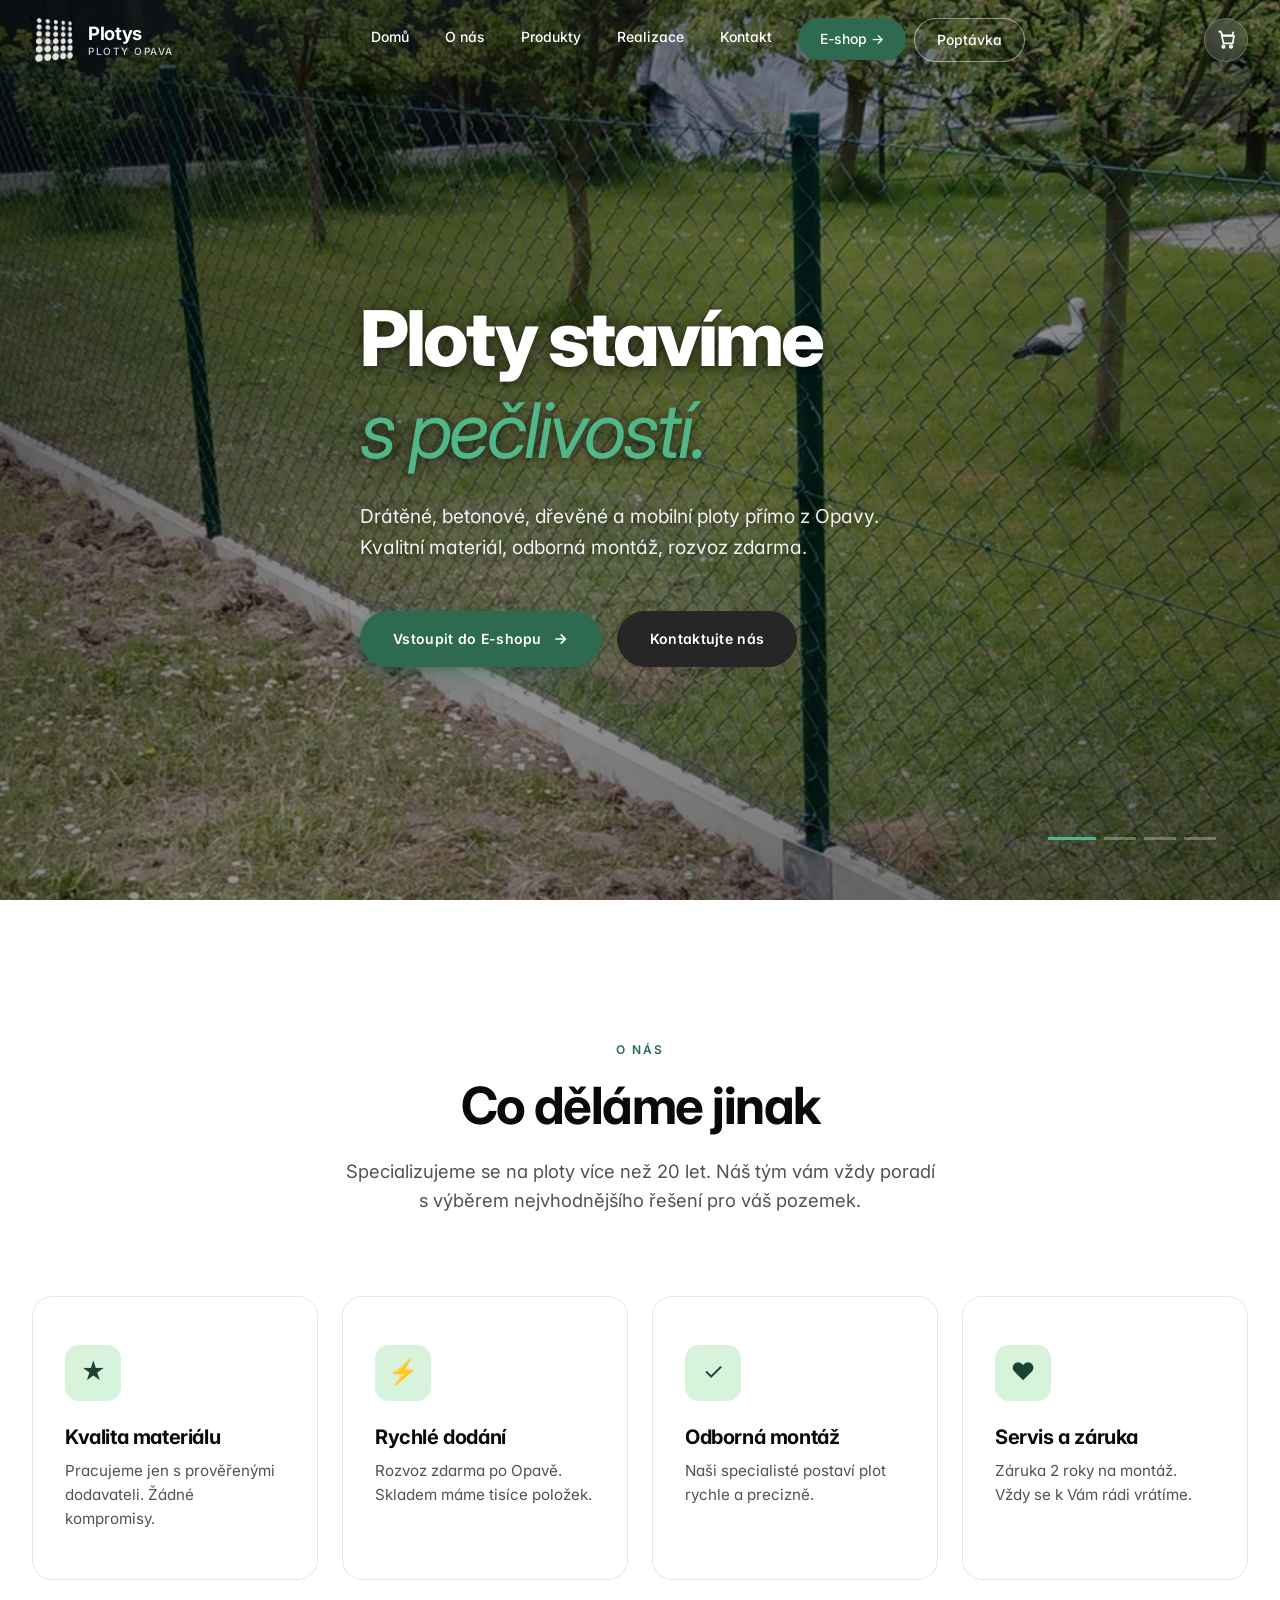
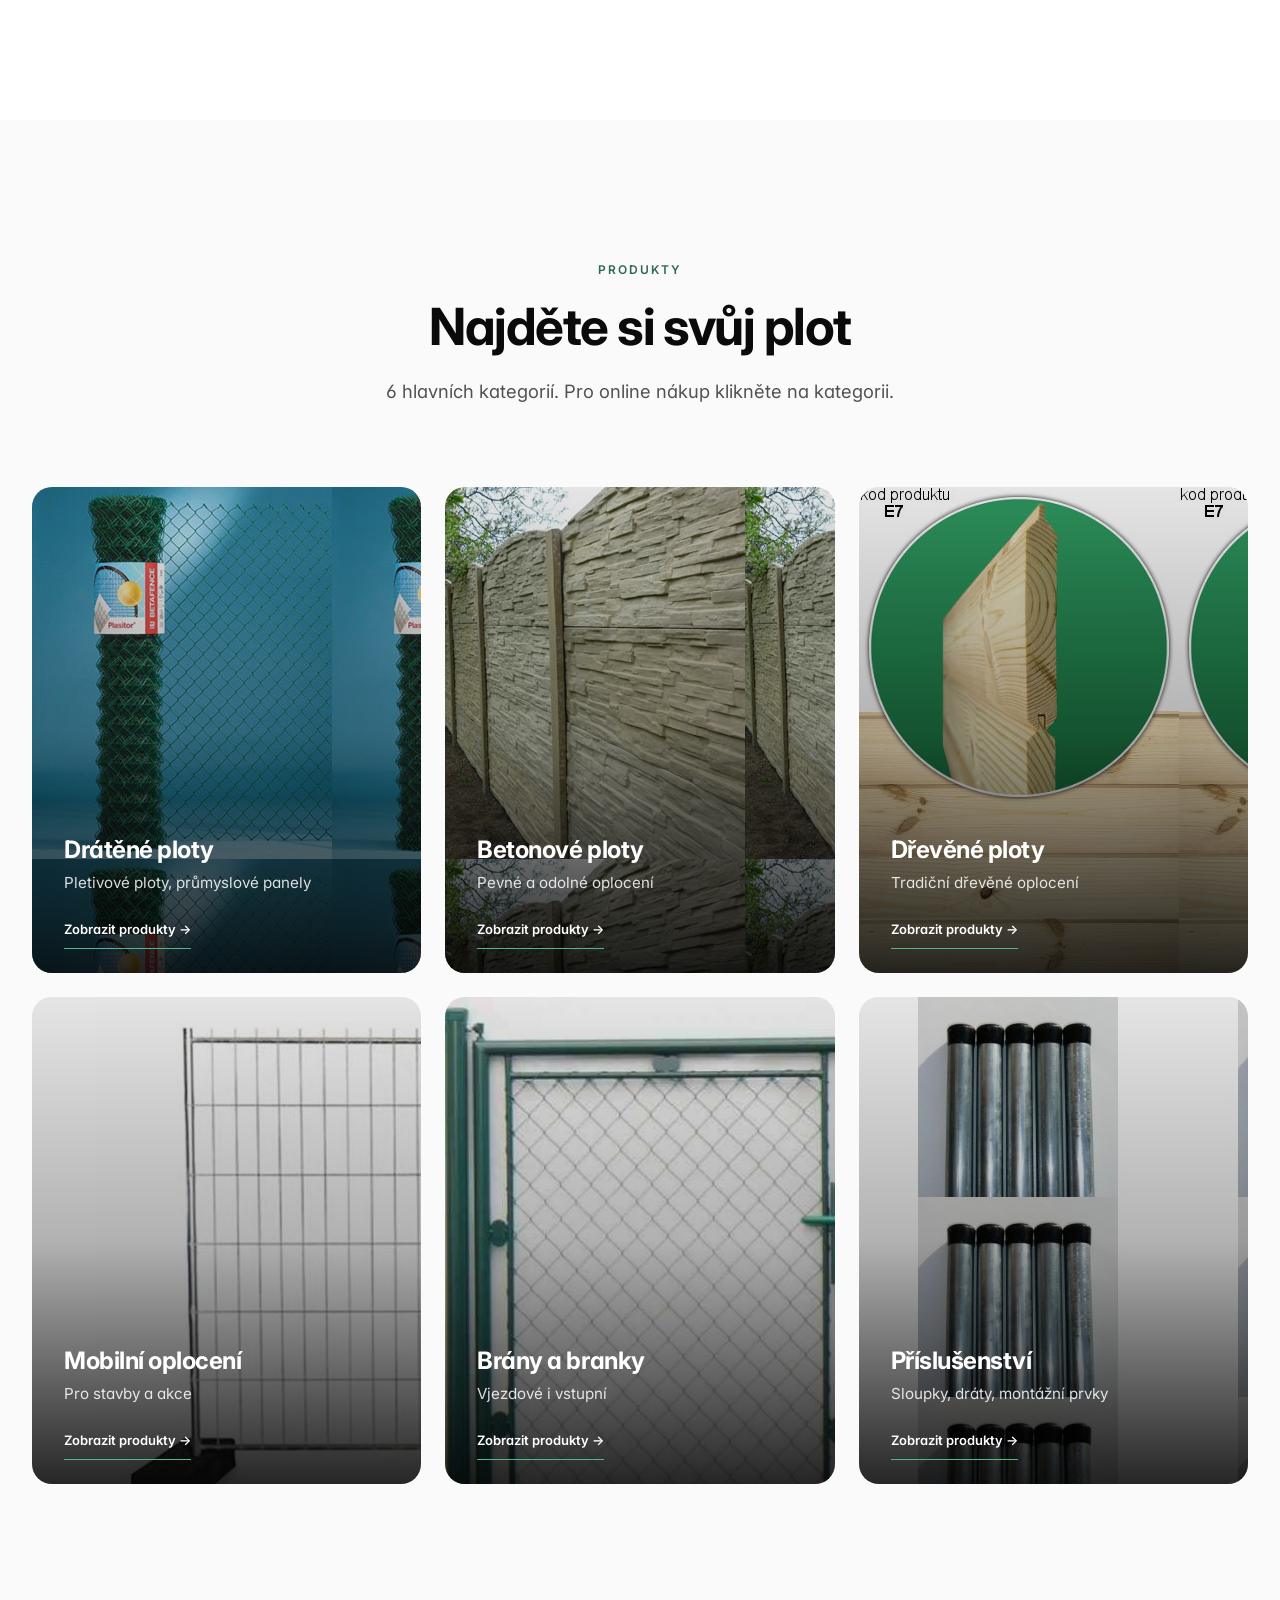
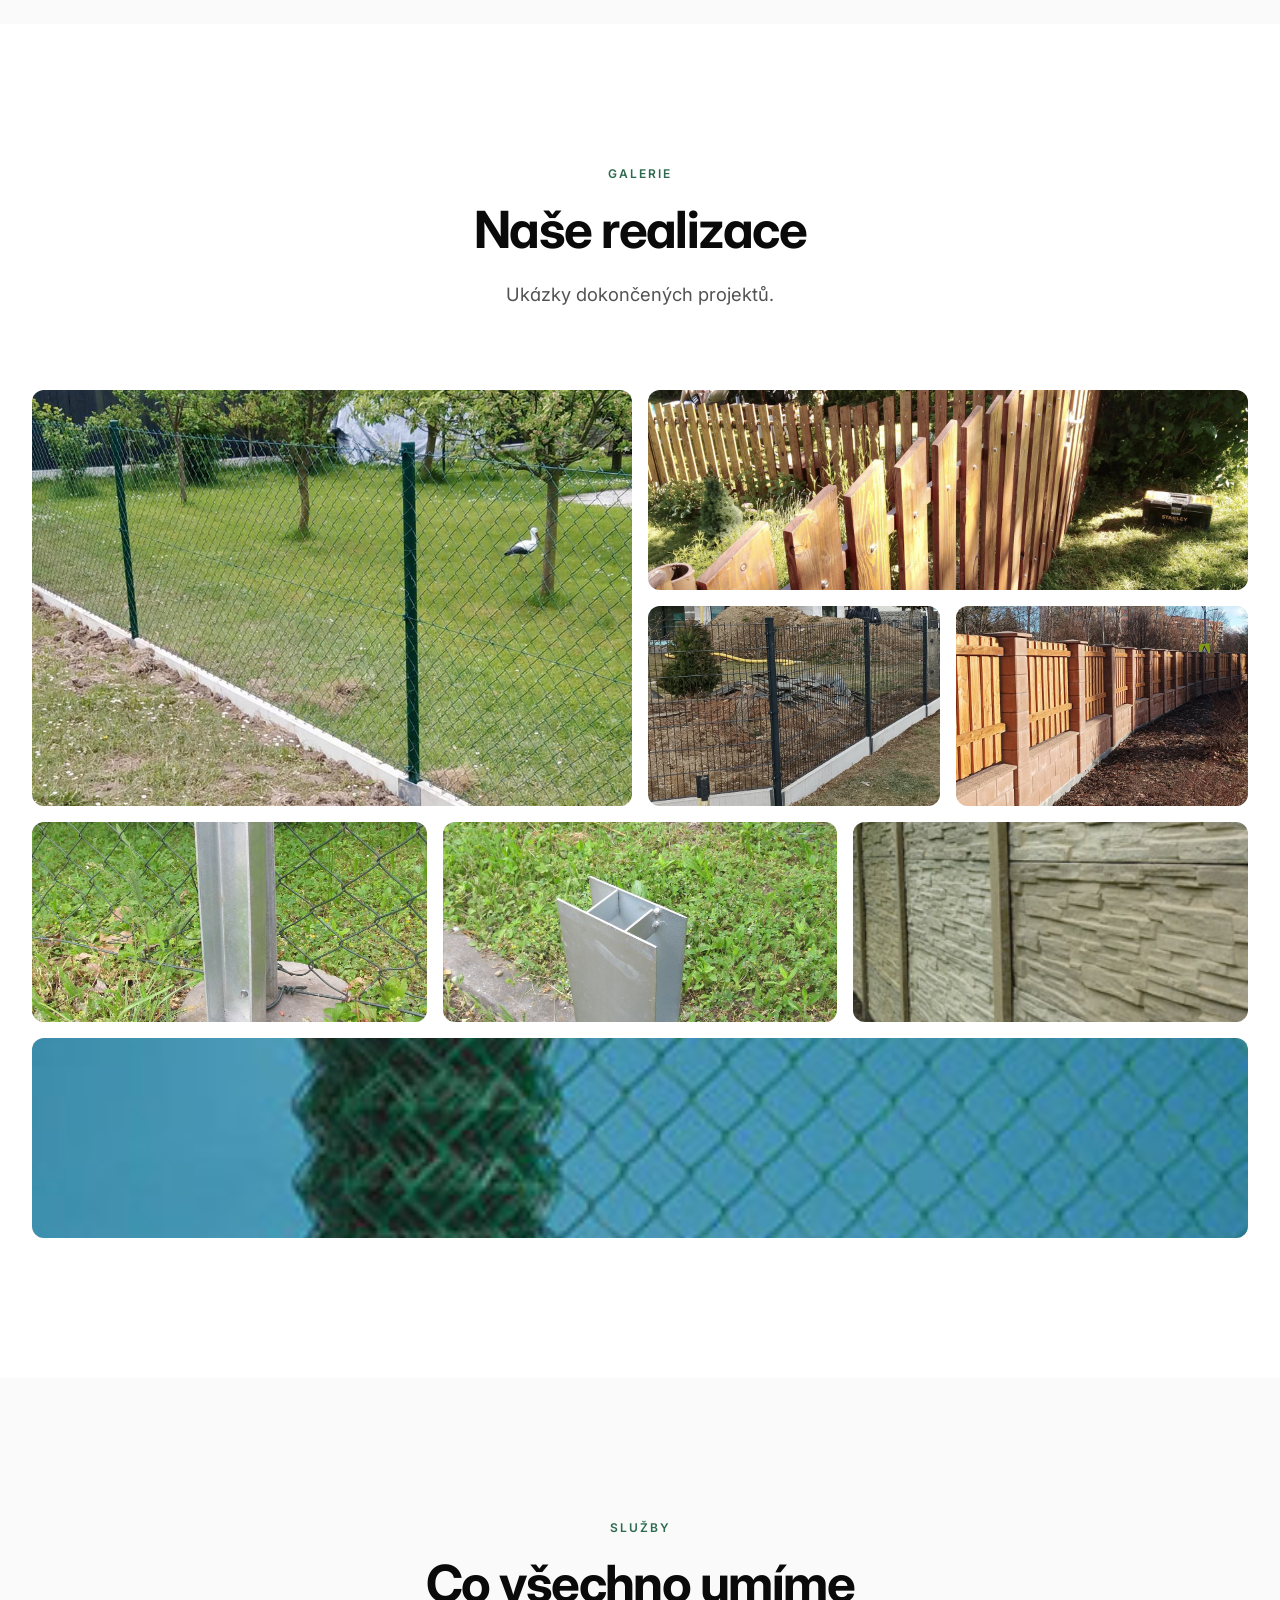
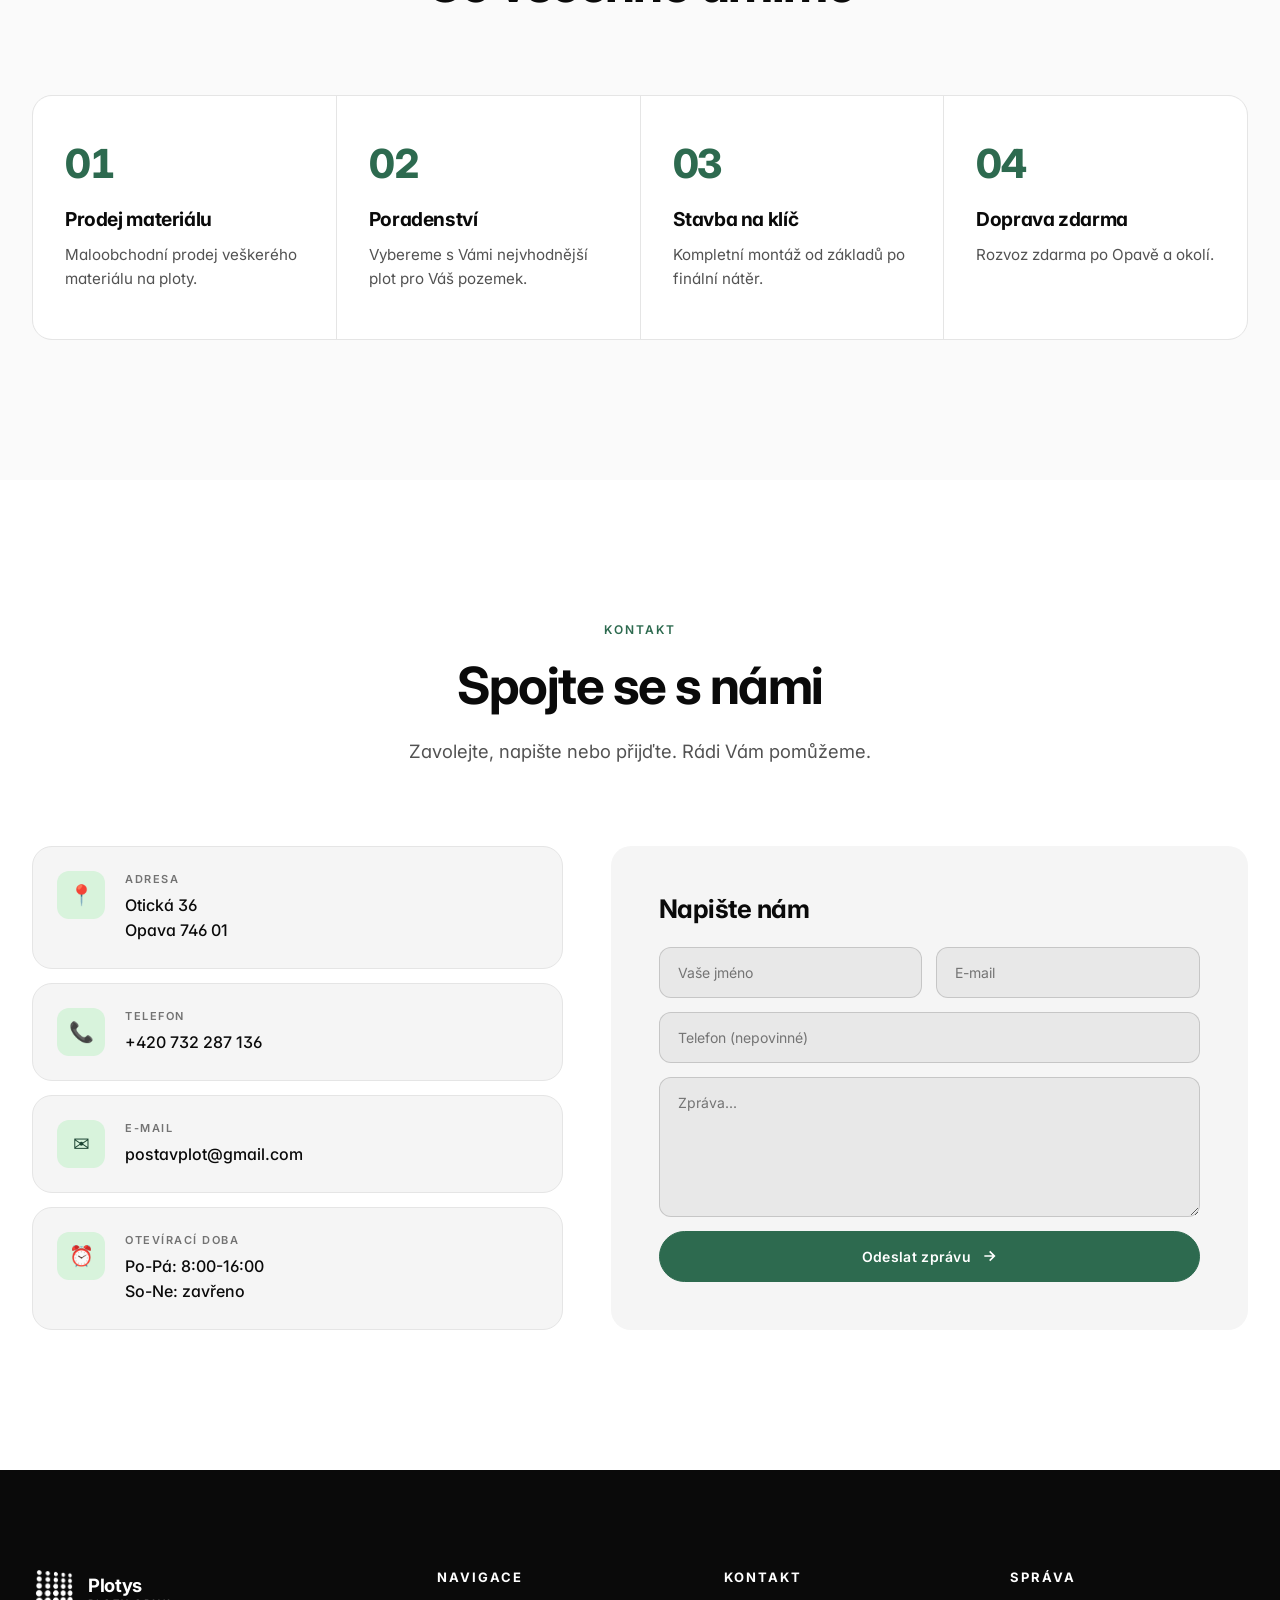
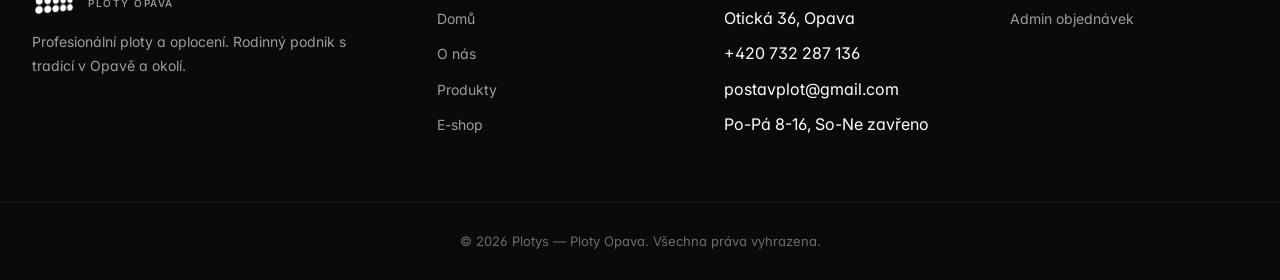
==== commit 21063bd1: "fixing details Co-Authored-By: Claude Sonnet 4.6 <noreply@anthropic.com>" ====
--- a/index.html
+++ b/index.html
@@ -18,15 +18,6 @@
 <link href="https://fonts.googleapis.com/css2?family=Inter:wght@300;400;500;600;700;800;900&display=swap" rel="stylesheet">
 </head>
 <body class="page-home">
-
-<!-- ============ STATUS BANNER (lze upravit přes Admin panel) ============ -->
-<div id="statusBanner" class="status-banner">
-  <div class="container status-content">
-    <span class="status-icon">●</span>
-    <span id="statusText">Načítání...</span>
-    <button class="status-close" onclick="closeStatus()" aria-label="Zavřít">×</button>
-  </div>
-</div>
 
 <!-- ============ HEADER ============ -->
 <header id="header">
@@ -65,6 +56,15 @@
   </div>
 </header>
 
+<!-- ============ STATUS BANNER (lze upravit přes Admin panel) ============ -->
+<div id="statusBanner" class="status-banner" style="display:none;">
+  <div class="container status-content">
+    <span class="status-icon">●</span>
+    <span id="statusText"></span>
+    <button class="status-close" onclick="closeStatus()" aria-label="Zavřít">×</button>
+  </div>
+</div>
+
 <!-- ============ HERO (slider s fotkami) ============
      IMAGE: hero obrázky se načítají z images.json → hero.slides
      Pro přidání: vložte obrázek do images/hero/ a přidejte do images.json
@@ -242,7 +242,6 @@
       </div>
       <form class="contact-form" onsubmit="submitContactForm(event)">
         <h3>Napište nám</h3>
-        <p>Odpovídáme obvykle do několika hodin.</p>
         <div class="form-row">
           <input type="text" name="name" placeholder="Vaše jméno" required>
           <input type="email" name="email" placeholder="E-mail" required>
@@ -263,7 +262,7 @@
   <div class="container footer-inner">
     <div class="footer-col">
       <div class="logo logo-footer">
-        <img src="logo.png" alt="Plotys" class="logo-img">
+        <img src="images/logo_tab.png" alt="Plotys" class="logo-img">
         <span class="logo-text">
           <strong>Plotys</strong>
           <small>Ploty Opava</small>
@@ -286,13 +285,12 @@
         <li>Otická 36, Opava</li>
         <li>+420 732 287 136</li>
         <li>postavplot@gmail.com</li>
-        <li>Po-Pá 8-16, So 8-12</li>
+        <li>Po-Pá 8-16, So-Ne zavřeno</li>
       </ul>
     </div>
     <div class="footer-col">
       <h4>Správa</h4>
       <ul>
-        <li><a href="#" onclick="openAdminPanel();return false;">Status panel</a></li>
         <li><a href="orders.html">Admin objednávek</a></li>
       </ul>
     </div>
@@ -334,34 +332,6 @@
   </div>
 </div>
 
-<!-- ============ ADMIN STATUS MODAL ============ -->
-<div class="modal" id="adminModal">
-  <div class="modal-content">
-    <button class="modal-close" onclick="closeAdminPanel()">×</button>
-    <h2>Nastavení statusu</h2>
-    <p>Aktualizujte status zobrazený zákazníkům.</p>
-    <div class="admin-form">
-      <label>Typ statusu</label>
-      <select id="statusType">
-        <option value="open">✓ Otevřeno (zelená)</option>
-        <option value="info">ℹ Informace (modrá)</option>
-        <option value="warning">⚠ Upozornění (oranžová)</option>
-        <option value="closed">✕ Zavřeno (červená)</option>
-        <option value="hidden">Skrýt status</option>
-      </select>
-      <label>Text statusu</label>
-      <textarea id="statusMessage" rows="3" placeholder="Např. Dovolená 26.6. - 15.7."></textarea>
-      <div class="admin-presets">
-        <strong>Rychlé předvolby:</strong>
-        <button onclick="setPreset('open')">Otevřeno</button>
-        <button onclick="setPreset('holiday')">Dovolená</button>
-        <button onclick="setPreset('busy')">Velký zájem</button>
-        <button onclick="setPreset('closed')">Zavřeno</button>
-      </div>
-      <button class="btn btn-primary btn-full" onclick="saveStatus()">Uložit změny</button>
-    </div>
-  </div>
-</div>
 
 <div id="toast" class="toast"></div>
 
--- a/styles.css
+++ b/styles.css
@@ -91,12 +91,12 @@
   font-size:13px;
   font-weight:500;
   position:fixed;
-  top:0;left:0;right:0;
-  z-index:1001;
-  transition:transform 0.4s var(--ease);
+  top:80px;
+  left:0;right:0;
+  z-index:999;
   letter-spacing:0.3px;
 }
-.status-banner.hidden{transform:translateY(-100%)}
+.status-banner.hidden{display:none}
 .status-banner.warning{background:var(--warning)}
 .status-banner.closed{background:var(--danger)}
 .status-banner.info{background:var(--info)}
@@ -109,22 +109,20 @@
 /* ===== HEADER ===== */
 header{
   position:fixed;
-  top:38px;
+  top:0;
   left:0;right:0;
   background:rgba(255,255,255,0.85);
   backdrop-filter:blur(20px) saturate(180%);
   -webkit-backdrop-filter:blur(20px) saturate(180%);
-  z-index:1000;
-  transition:background 0.4s var(--ease),border-color 0.4s var(--ease),box-shadow 0.4s var(--ease),top 0.3s var(--ease);
+  z-index:1001;
+  transition:background 0.4s var(--ease),border-color 0.4s var(--ease),box-shadow 0.4s var(--ease);
   border-bottom:1px solid transparent;
 }
 header.scrolled{
   border-bottom-color:var(--gray-200);
-  top:0;
   background:rgba(255,255,255,0.95);
   box-shadow:var(--shadow-sm);
 }
-header.no-banner{top:0}
 
 /* Plynulý přechod prvků v hlavičce */
 header .logo-img,
@@ -156,7 +154,7 @@
 .page-home header:not(.scrolled) nav a{color:#fff !important}
 .page-home header:not(.scrolled) nav a:hover{color:#fff !important;opacity:0.85}
 .page-home header:not(.scrolled) nav a::after{background:#fff !important}
-.page-home header:not(.scrolled) nav a.nav-cta{background:var(--accent) !important;color:#fff !important}
+.page-home header:not(.scrolled) nav a.nav-cta{background:var(--accent) !important;color: var(--white) !important}
 .page-home header:not(.scrolled) nav a.nav-cta:hover{background:var(--accent-dark) !important}
 .page-home header:not(.scrolled) .cart-btn{
   background:rgba(255,255,255,0.15) !important;
@@ -211,14 +209,14 @@
 nav a:hover::after{transform:scaleX(1)}
 nav a.nav-cta{
   background:var(--accent);
-  color:#fff;
+  color:var(--white);
   padding:10px 22px;
   border-radius:50px;
   margin-left:8px;
 }
-nav a.nav-cta:hover{background:var(--accent);color:#fff}
+nav a.nav-cta:hover{background:var(--accent-dark);color:#fff}
 nav a.nav-cta::after{display:none}
-nav a.active{color:var(--accent)}
+nav a.active{color:var(--white)}
 
 .header-actions{display:flex;align-items:center;gap:12px}
 .cart-btn{
@@ -1511,6 +1509,36 @@
   background:var(--accent-pale);
 }
 
+/* ===== SETTINGS NAV LINK ===== */
+nav a.nav-settings-link{
+  color:var(--gray-600) !important;
+}
+nav a.nav-settings-link:hover{color:var(--accent) !important}
+
+/* ===== TOGGLE SWITCH ===== */
+.banner-toggle-row{display:flex;align-items:center;gap:12px}
+.toggle-switch{position:relative;display:inline-block;width:44px;height:24px;flex-shrink:0}
+.toggle-switch input{opacity:0;width:0;height:0}
+.toggle-slider{
+  position:absolute;inset:0;
+  background:var(--gray-300);
+  border-radius:24px;
+  cursor:pointer;
+  transition:background 0.25s var(--ease);
+}
+.toggle-slider::before{
+  content:'';
+  position:absolute;
+  left:3px;top:3px;
+  width:18px;height:18px;
+  background:#fff;
+  border-radius:50%;
+  transition:transform 0.25s var(--ease);
+  box-shadow:0 1px 4px rgba(0,0,0,0.2);
+}
+.toggle-switch input:checked + .toggle-slider{background:var(--accent)}
+.toggle-switch input:checked + .toggle-slider::before{transform:translateX(20px)}
+
 @media (max-width:480px){
   .container{padding:0 16px}
   .hero-stats-mini{flex-direction:column;gap:20px}
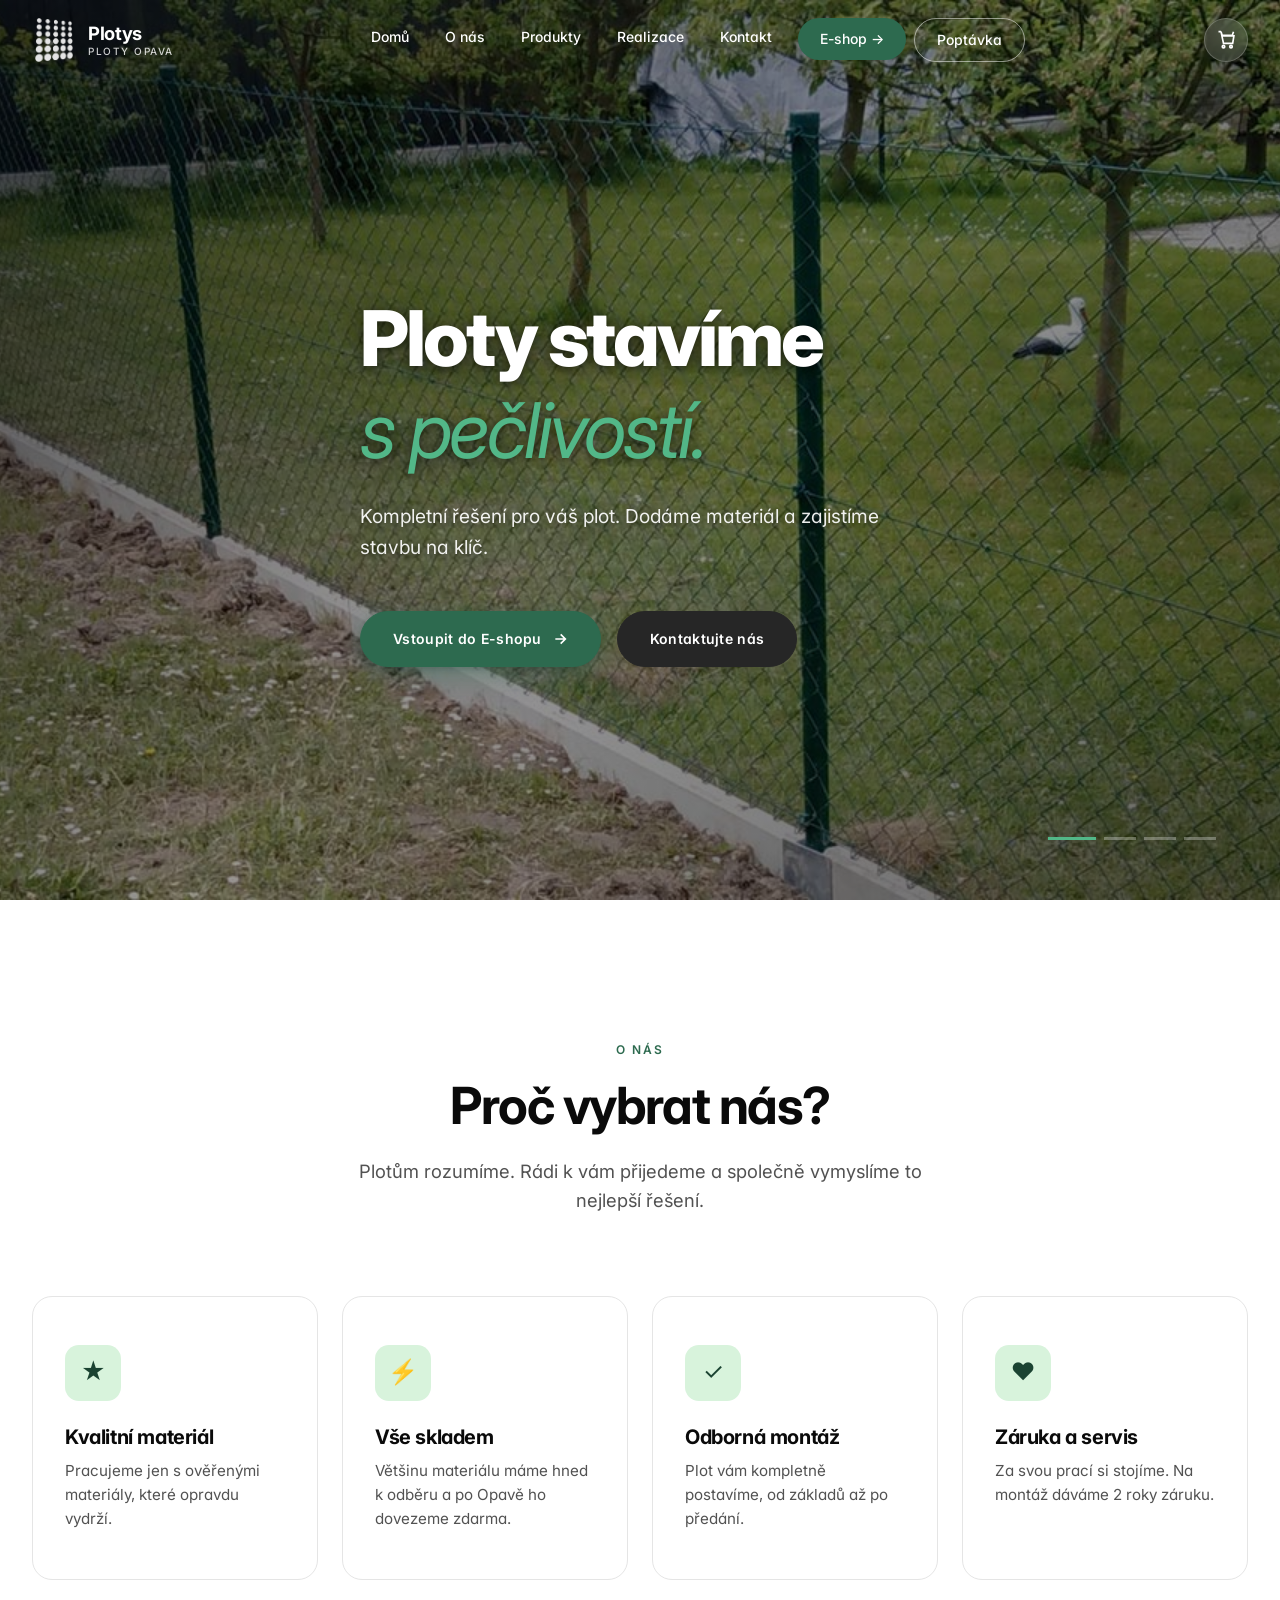
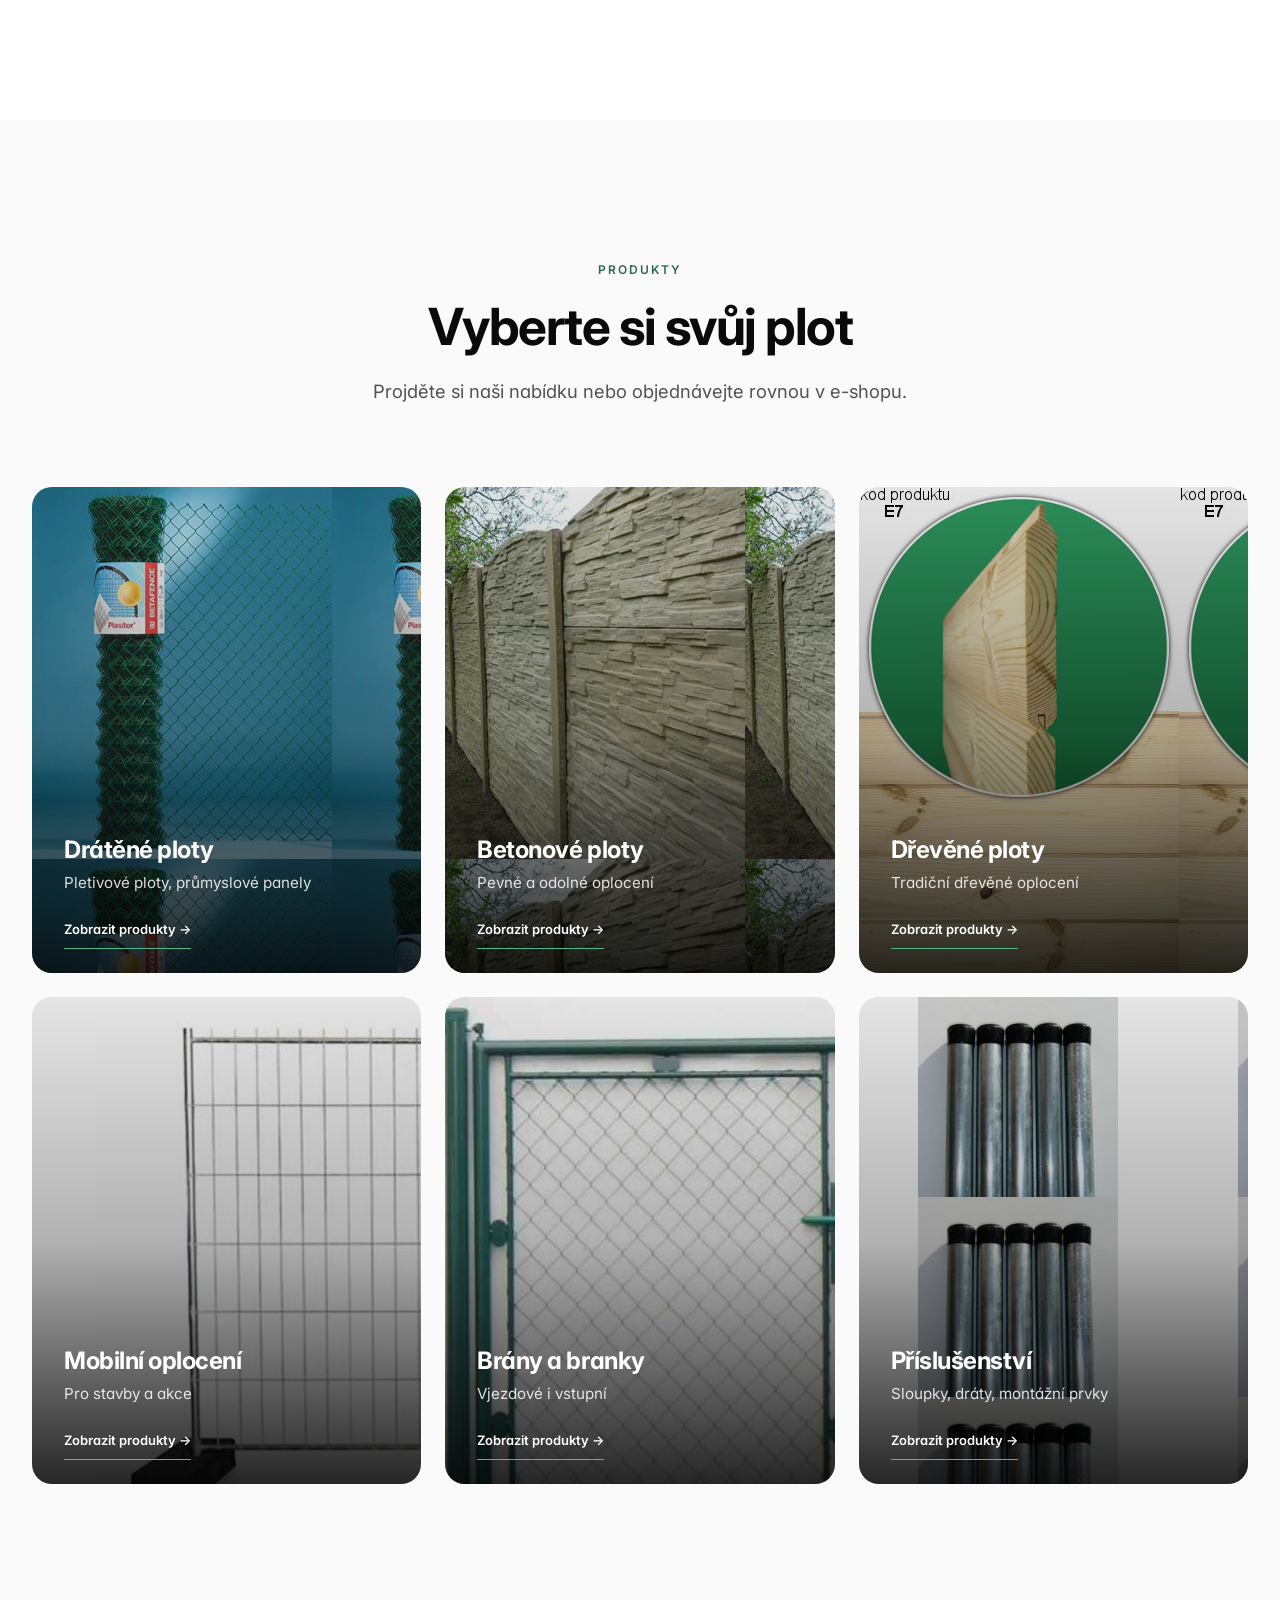
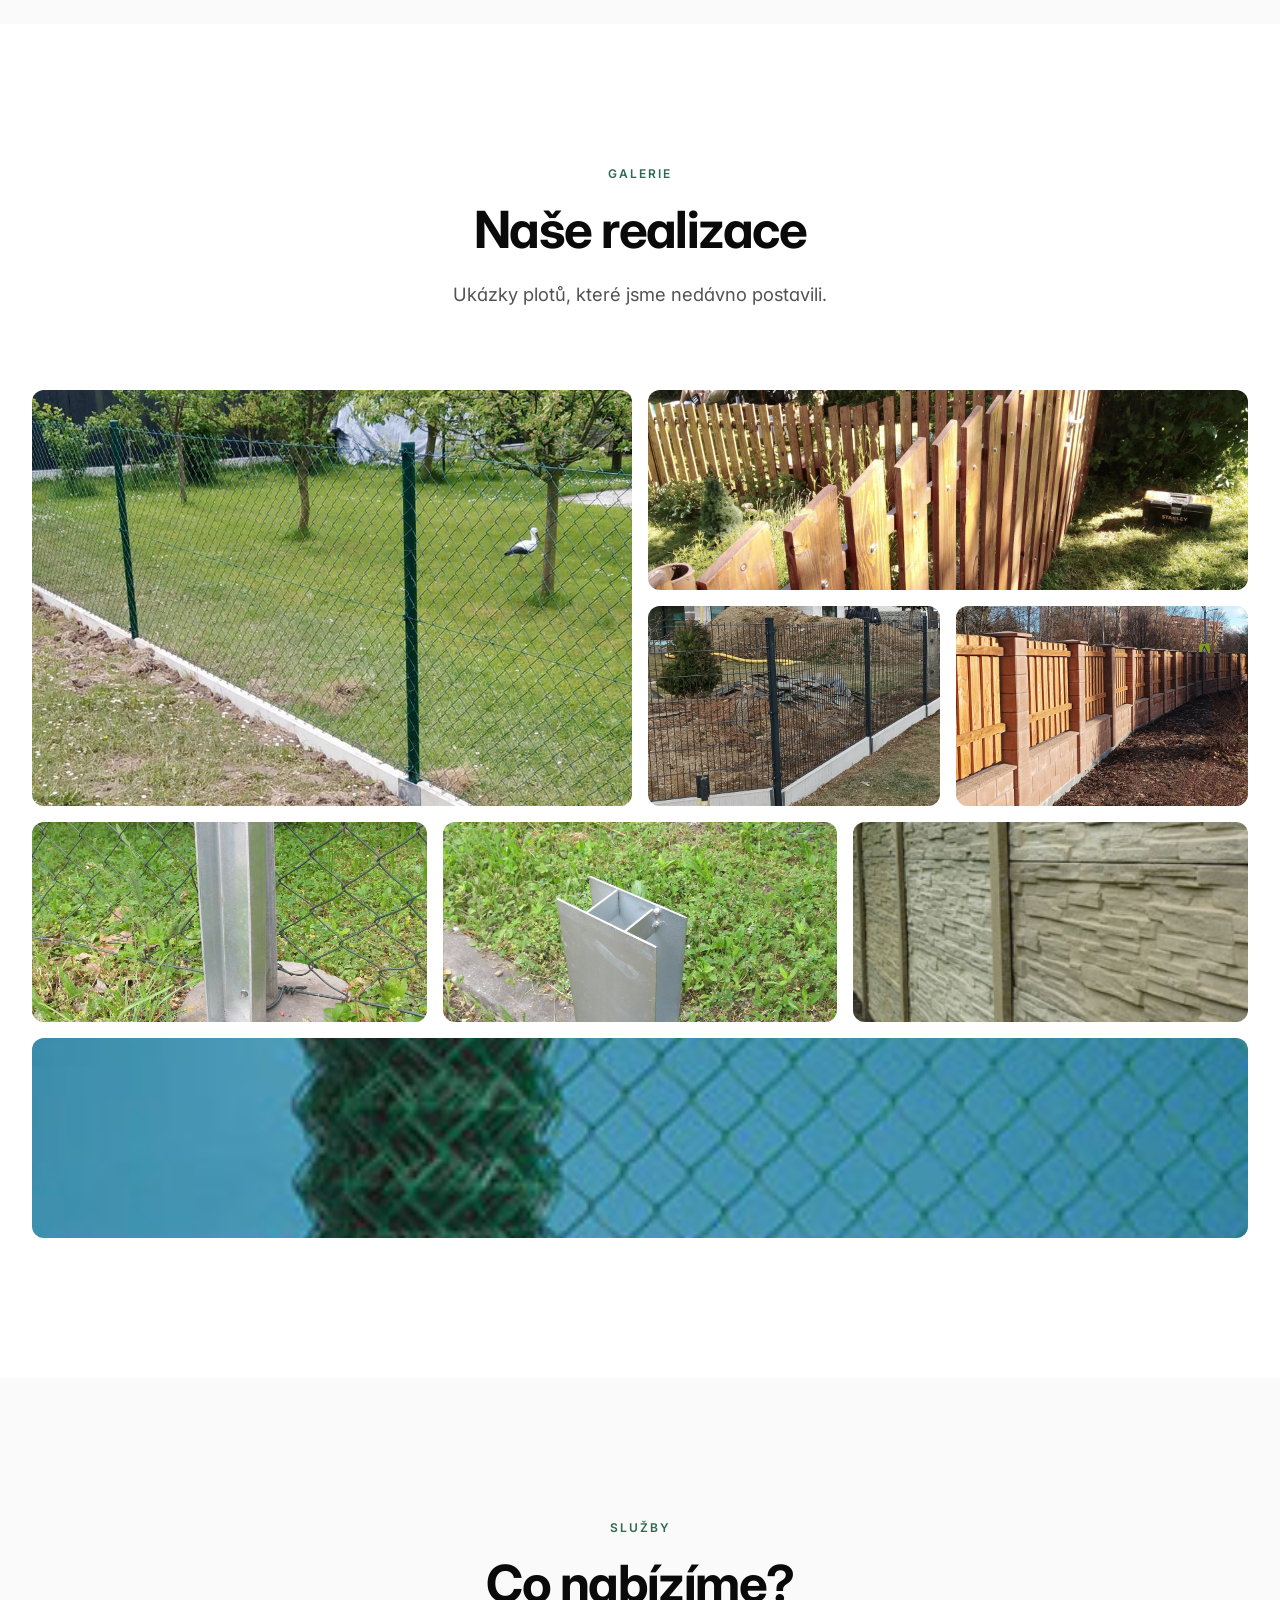
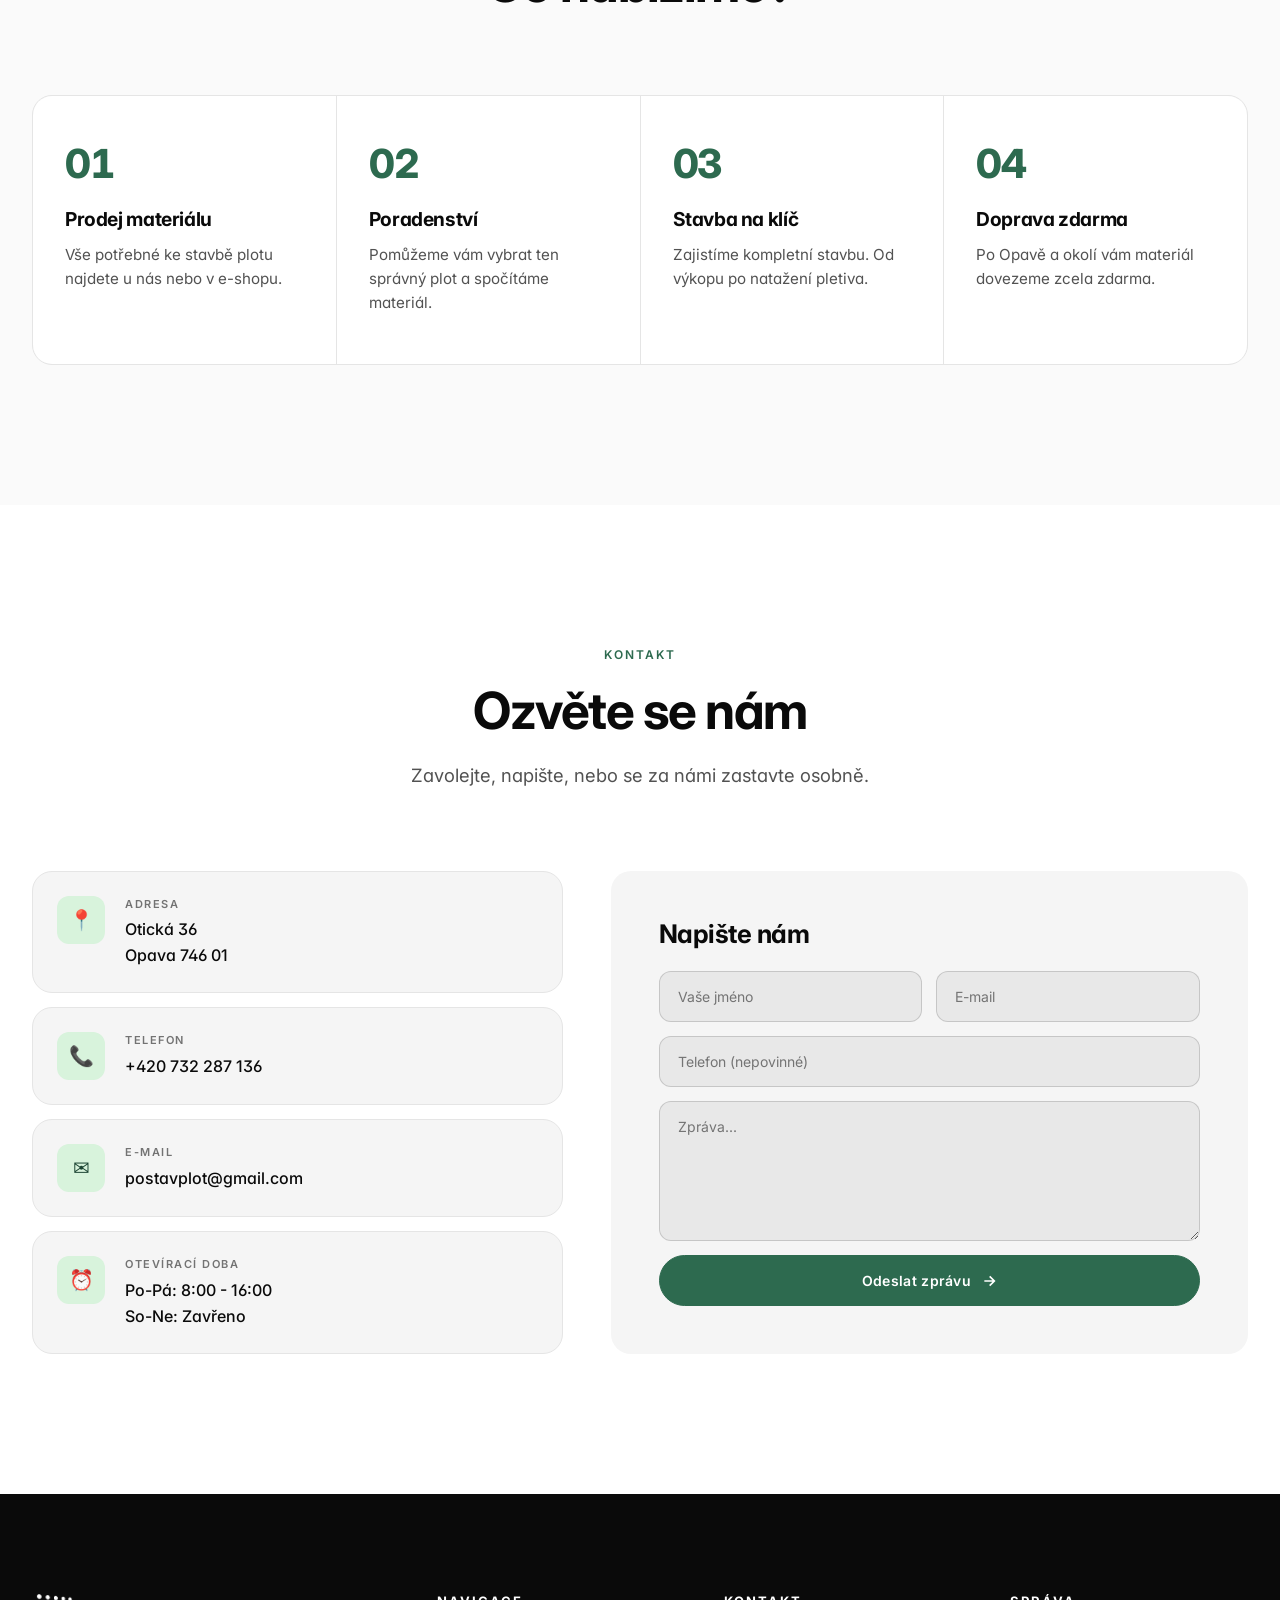
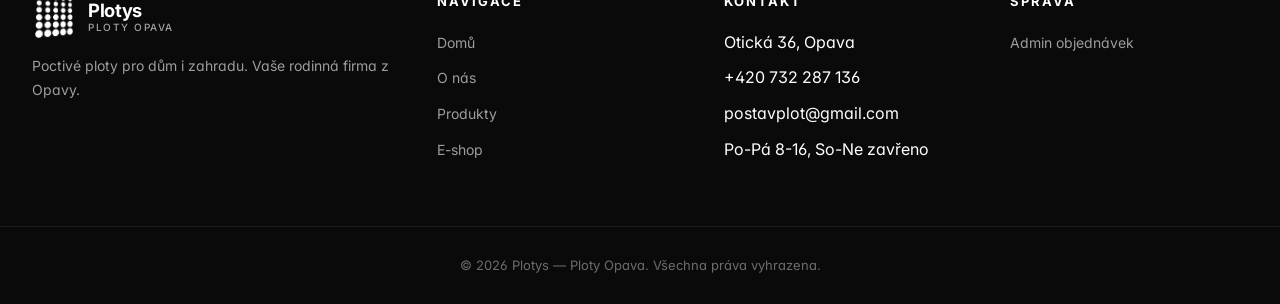
==== commit 034b275b: "fixing details" ====
--- a/index.html
+++ b/index.html
@@ -4,14 +4,9 @@
 <meta charset="UTF-8">
 <meta name="viewport" content="width=device-width, initial-scale=1.0">
 <meta name="description" content="Plotys - Ploty Opava. Drátěné, betonové, dřevěné a mobilní ploty. E-shop s rozvozem zdarma po Opavě.">
-<title>Plotys — Profesionální ploty a oplocení v Opavě</title>
-
-<!-- ============================================================
-     OBRÁZKY: Veškerá konfigurace obrázků je v souboru images.json
-     Návod pro přidávání: viz images/README.txt
-     ============================================================ -->
-
-<link rel="icon" href="logo.png">
+<title>Plotys Opava</title>
+
+<link rel="icon" href="images/logo_tab.png">
 <link rel="stylesheet" href="styles.css">
 <link rel="preconnect" href="https://fonts.googleapis.com">
 <link rel="preconnect" href="https://fonts.gstatic.com" crossorigin>
@@ -19,11 +14,9 @@
 </head>
 <body class="page-home">
 
-<!-- ============ HEADER ============ -->
 <header id="header">
   <div class="header-inner">
     <a href="plotys.html" class="logo">
-      <!-- IMAGE: hlavní logo, nahraďte v souboru logo.png -->
       <img src="images\logo_tab.png" alt="Plotys logo" class="logo-img">
       <span class="logo-text">
         <strong>Plotys</strong>
@@ -56,7 +49,6 @@
   </div>
 </header>
 
-<!-- ============ STATUS BANNER (lze upravit přes Admin panel) ============ -->
 <div id="statusBanner" class="status-banner" style="display:none;">
   <div class="container status-content">
     <span class="status-icon">●</span>
@@ -65,10 +57,6 @@
   </div>
 </div>
 
-<!-- ============ HERO (slider s fotkami) ============
-     IMAGE: hero obrázky se načítají z images.json → hero.slides
-     Pro přidání: vložte obrázek do images/hero/ a přidejte do images.json
-============================================================ -->
 <section id="home" class="hero">
   <div id="heroSlides"></div>
   <div class="container hero-content">
@@ -76,7 +64,7 @@
       <span class="hero-line">Ploty stavíme</span>
       <span class="hero-line italic">s pečlivostí.</span>
     </h1>
-    <p class="hero-subtitle">Drátěné, betonové, dřevěné a mobilní ploty přímo z Opavy. Kvalitní materiál, odborná montáž, rozvoz zdarma.</p>
+    <p class="hero-subtitle">Kompletní řešení pro váš plot. Dodáme materiál a zajistíme stavbu na klíč.</p>
     <div class="hero-buttons">
       <a href="eshop.html" class="btn btn-primary">
         Vstoupit do E-shopu
@@ -104,110 +92,99 @@
   </div>
 </section>
 
-<!-- ============ ABOUT / FEATURES ============ -->
 <section id="about" class="section">
   <div class="container">
     <div class="section-header">
       <div class="eyebrow">O nás</div>
-      <h2>Co děláme jinak</h2>
-      <p>Specializujeme se na ploty více než 20 let. Náš tým vám vždy poradí s výběrem nejvhodnějšího řešení pro váš pozemek.</p>
+      <h2>Proč vybrat nás?</h2>
+      <p>Plotům rozumíme. Rádi k vám přijedeme a společně vymyslíme to nejlepší řešení.</p>
     </div>
     <div class="about-grid">
       <div class="about-card">
         <div class="card-icon">★</div>
-        <h3>Kvalita materiálu</h3>
-        <p>Pracujeme jen s prověřenými dodavateli. Žádné kompromisy.</p>
+        <h3>Kvalitní materiál</h3>
+        <p>Pracujeme jen s ověřenými materiály, které opravdu vydrží.</p>
       </div>
       <div class="about-card">
         <div class="card-icon">⚡</div>
-        <h3>Rychlé dodání</h3>
-        <p>Rozvoz zdarma po Opavě. Skladem máme tisíce položek.</p>
+        <h3>Vše skladem</h3>
+        <p>Většinu materiálu máme hned k odběru a po Opavě ho dovezeme zdarma.</p>
       </div>
       <div class="about-card">
         <div class="card-icon">✓</div>
         <h3>Odborná montáž</h3>
-        <p>Naši specialisté postaví plot rychle a precizně.</p>
+        <p>Plot vám kompletně postavíme, od základů až po předání.</p>
       </div>
       <div class="about-card">
         <div class="card-icon">♥</div>
-        <h3>Servis a záruka</h3>
-        <p>Záruka 2 roky na montáž. Vždy se k Vám rádi vrátíme.</p>
-      </div>
-    </div>
-  </div>
-</section>
-
-<!-- ============ PRODUCTS / CATEGORIES ============
-     IMAGE: kategorie obrázky se načítají z images.json → categories
-============================================================ -->
+        <h3>Záruka a servis</h3>
+        <p>Za svou prací si stojíme. Na montáž dáváme 2 roky záruku.</p>
+      </div>
+    </div>
+  </div>
+</section>
+
 <section id="products" class="section section-alt">
   <div class="container">
     <div class="section-header">
       <div class="eyebrow">Produkty</div>
-      <h2>Najděte si svůj plot</h2>
-      <p>6 hlavních kategorií. Pro online nákup klikněte na kategorii.</p>
+      <h2>Vyberte si svůj plot</h2>
+      <p>Projděte si naši nabídku nebo objednávejte rovnou v e-shopu.</p>
     </div>
     <div class="categories-grid" id="categoriesGrid">
-      <!-- Generováno z images.json a database.json přes script.js -->
-    </div>
-  </div>
-</section>
-
-<!-- ============ GALLERY (REALIZACE) ============
-     IMAGE: galerie se načítá z images.json → gallery.items
-============================================================ -->
+      </div>
+  </div>
+</section>
+
 <section id="gallery" class="section">
   <div class="container">
     <div class="section-header">
       <div class="eyebrow">Galerie</div>
       <h2>Naše realizace</h2>
-      <p>Ukázky dokončených projektů.</p>
+      <p>Ukázky plotů, které jsme nedávno postavili.</p>
     </div>
     <div class="gallery-grid" id="galleryGrid">
-      <!-- Generováno z images.json -->
-    </div>
-  </div>
-</section>
-
-<!-- ============ SERVICES ============ -->
+      </div>
+  </div>
+</section>
+
 <section id="services" class="section section-alt">
   <div class="container">
     <div class="section-header">
       <div class="eyebrow">Služby</div>
-      <h2>Co všechno umíme</h2>
+      <h2>Co nabízíme?</h2>
     </div>
     <div class="services-grid">
       <div class="service-item">
         <div class="service-num">01</div>
         <h3>Prodej materiálu</h3>
-        <p>Maloobchodní prodej veškerého materiálu na ploty.</p>
+        <p>Vše potřebné ke stavbě plotu najdete u nás nebo v e-shopu.</p>
       </div>
       <div class="service-item">
         <div class="service-num">02</div>
         <h3>Poradenství</h3>
-        <p>Vybereme s Vámi nejvhodnější plot pro Váš pozemek.</p>
+        <p>Pomůžeme vám vybrat ten správný plot a spočítáme materiál.</p>
       </div>
       <div class="service-item">
         <div class="service-num">03</div>
         <h3>Stavba na klíč</h3>
-        <p>Kompletní montáž od základů po finální nátěr.</p>
+        <p>Zajistíme kompletní stavbu. Od výkopu po natažení pletiva.</p>
       </div>
       <div class="service-item">
         <div class="service-num">04</div>
         <h3>Doprava zdarma</h3>
-        <p>Rozvoz zdarma po Opavě a okolí.</p>
-      </div>
-    </div>
-  </div>
-</section>
-
-<!-- ============ CONTACT ============ -->
+        <p>Po Opavě a okolí vám materiál dovezeme zcela zdarma.</p>
+      </div>
+    </div>
+  </div>
+</section>
+
 <section id="contact" class="section">
   <div class="container">
     <div class="section-header">
       <div class="eyebrow">Kontakt</div>
-      <h2>Spojte se s námi</h2>
-      <p>Zavolejte, napište nebo přijďte. Rádi Vám pomůžeme.</p>
+      <h2>Ozvěte se nám</h2>
+      <p>Zavolejte, napište, nebo se za námi zastavte osobně.</p>
     </div>
     <div class="contact-grid">
       <div class="contact-info">
@@ -236,7 +213,7 @@
           <div class="contact-icon">⏰</div>
           <div>
             <strong>Otevírací doba</strong>
-            <p>Po-Pá: 8:00-16:00<br>So-Ne: zavřeno</p>
+            <p>Po-Pá: 8:00 - 16:00<br>So-Ne: Zavřeno</p>
           </div>
         </div>
       </div>
@@ -257,7 +234,6 @@
   </div>
 </section>
 
-<!-- ============ FOOTER ============ -->
 <footer>
   <div class="container footer-inner">
     <div class="footer-col">
@@ -268,7 +244,7 @@
           <small>Ploty Opava</small>
         </span>
       </div>
-      <p>Profesionální ploty a oplocení. Rodinný podnik s tradicí v Opavě a okolí.</p>
+      <p>Poctivé ploty pro dům i zahradu. Vaše rodinná firma z Opavy.</p>
     </div>
     <div class="footer-col">
       <h4>Navigace</h4>
@@ -300,18 +276,17 @@
   </div>
 </footer>
 
-<!-- ============ INQUIRY MODAL ============ -->
 <div class="modal" id="inquiryModal">
   <div class="modal-content">
     <button class="modal-close" onclick="closeInquiryModal()">×</button>
-    <h2>Poptávka</h2>
+    <h2>Nezávazná poptávka</h2>
     <form onsubmit="submitInquiry(event)">
       <div class="form-row">
         <input type="text" name="name" placeholder="Jméno" required>
         <input type="tel" name="phone" placeholder="Telefon" required>
       </div>
       <input type="email" name="email" placeholder="E-mail" required>
-      <input type="text" name="address" placeholder="Adresa" required>
+      <input type="text" name="address" placeholder="Místo stavby (Adresa)" required>
       <div>
         <div class="inquiry-field-label">Typ plotu <span>(nepovinné)</span></div>
         <div class="fence-type-options">
@@ -323,9 +298,9 @@
           <label><input type="checkbox" name="fenceType" value="Příslušenství"><span>Příslušenství</span></label>
         </div>
       </div>
-      <textarea name="requirements" placeholder="Délka plotu, typ terénu, termín..." rows="4"></textarea>
+      <textarea name="requirements" placeholder="Délka plotu, terén, termín realizace..." rows="4"></textarea>
       <button type="submit" class="btn btn-primary btn-full">
-        Odeslat poptávku
+        Odeslat nezávaznou poptávku
         <svg class="arrow" viewBox="0 0 24 24" width="16" height="16" fill="none" stroke="currentColor" stroke-width="2.5"><path d="M5 12h14M13 5l7 7-7 7"/></svg>
       </button>
     </form>
@@ -346,4 +321,4 @@
   });
 </script>
 </body>
-</html>
+</html>
